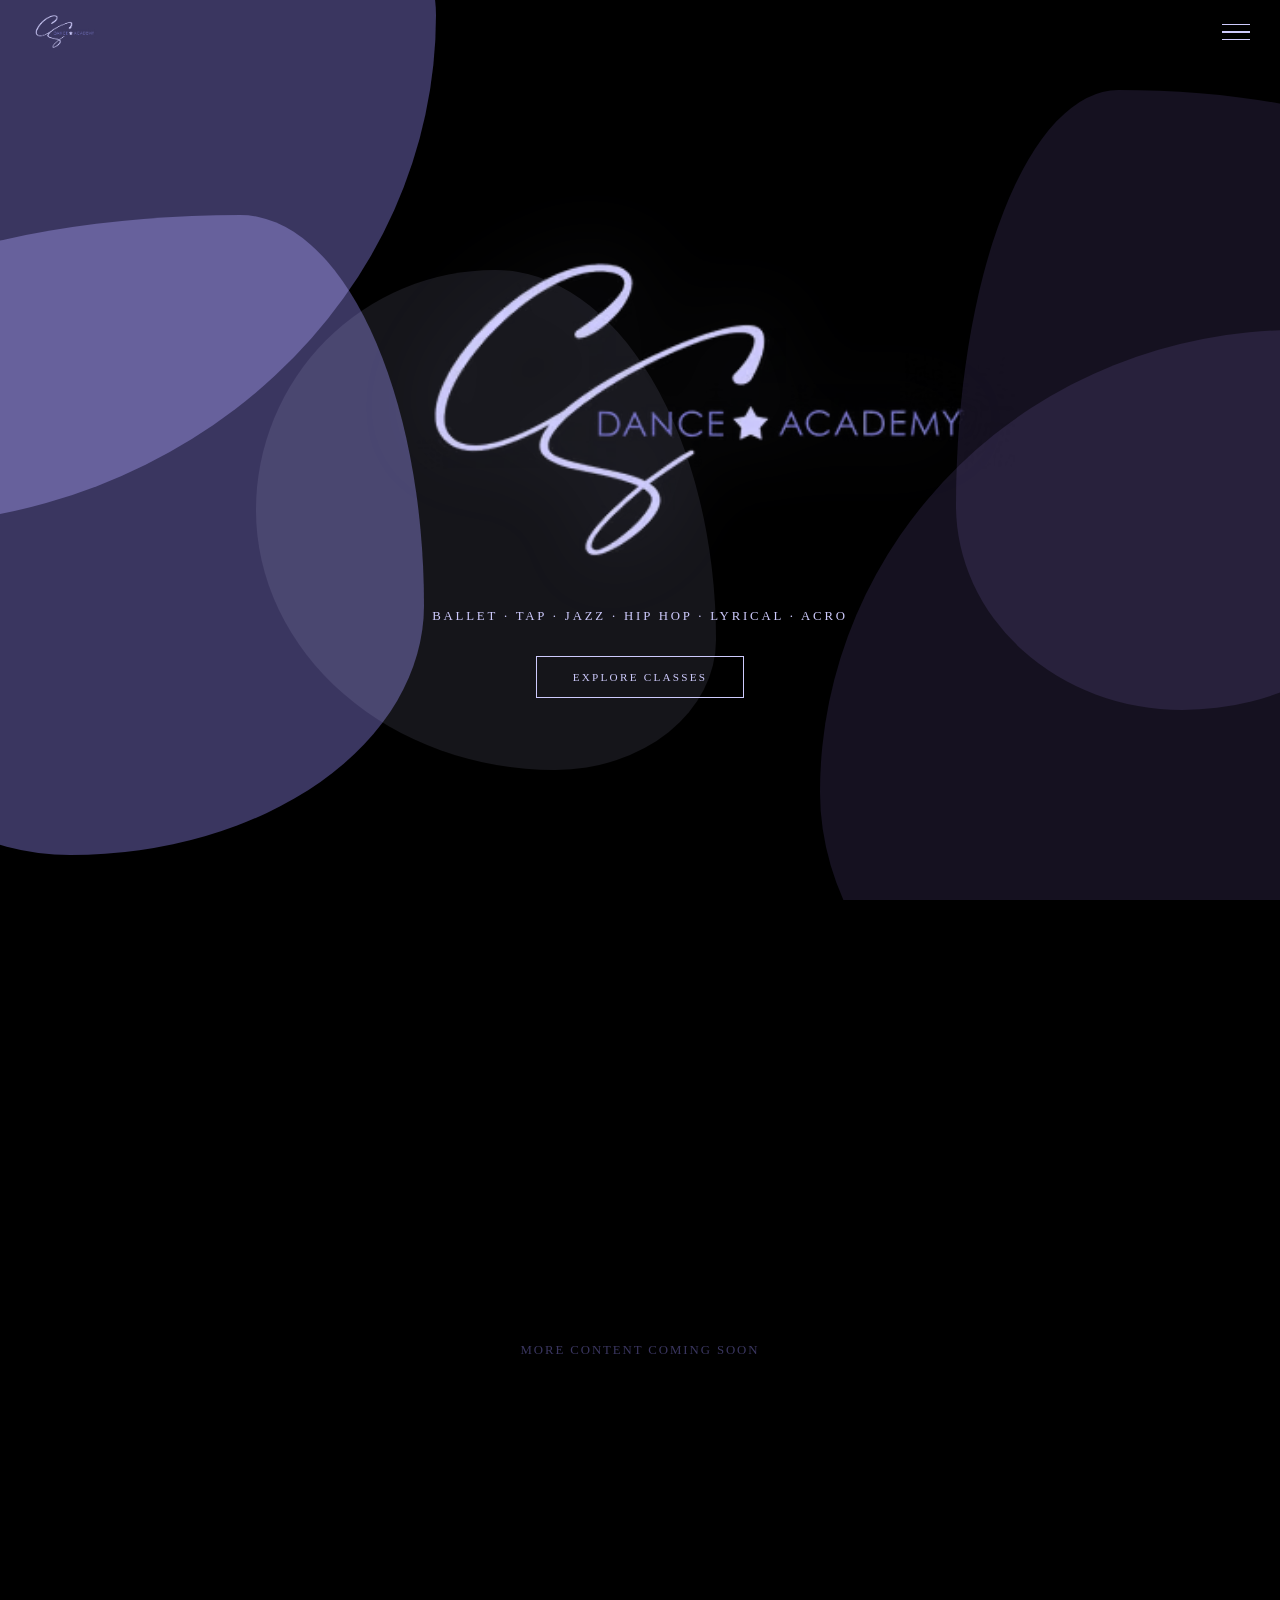
==== index.html @ 5c0e23c9 "animated menu nav" ====
<!DOCTYPE html>
<html lang="en">
  <head>
    <meta charset="UTF-8" />
    <meta name="viewport" content="width=device-width, initial-scale=1.0" />
    <title>Center Stage Dance Academy</title>
    <style>
      :root {
        --black: #000000;
        --extra-dark-purple: #151120;
        --dark-purple: #3A3660;
        --light-purple: #CECBFD;
        --contrast: #E0DFC8;
      }

      * {
        margin: 0;
        padding: 0;
        box-sizing: border-box;
      }

      body {
        background: var(--black);
        color: var(--light-purple);
        font-family: 'Georgia', serif;
        overflow-x: hidden;
        -webkit-font-smoothing: antialiased;
      }

      /* ── NAVBAR ── */
    nav {
        position: fixed;
        top: 0;
        left: 0;
        right: 0;
        z-index: 100;
        height: 64px;
        display: flex;
        align-items: center;
        justify-content: space-between;
        padding: 0 24px 0 12px;
        background: transparent;
        transition: background 0.4s, transform 0.4s cubic-bezier(.77,0,.175,1);
      }

    nav.scrolled {
        background: rgba(21, 17, 32, 0.95);
        backdrop-filter: blur(10px);
        -webkit-backdrop-filter: blur(10px);
      }

    nav.hidden {
        transform: translateY(-100%);
      }

    .nav-logo {
        z-index: 200;
        display: flex;
        align-items: center;
        line-height: 0;
      }

    .nav-logo img {
        height: 38px;
        width: auto;
        max-width: 160px;
        object-fit: contain;
        display: block;
      }

      /* ── HAMBURGER ── */
      .hamburger {
        display: flex;
        flex-direction: column;
        gap: 6px;
        cursor: pointer;
        background: none;
        border: none;
        padding: 6px;
        z-index: 200;
      }

      .hamburger span {
        display: block;
        width: 28px;
        height: 1.5px;
        background: var(--light-purple);
        transition: all 0.4s cubic-bezier(.77,0,.175,1);
        transform-origin: center;
      }

      .hamburger.open span:nth-child(1) {
        transform: translateY(7.5px) rotate(45deg);
        background: var(--black);
      }
      .hamburger.open span:nth-child(2) {
        opacity: 0;
      }
      .hamburger.open span:nth-child(3) {
        transform: translateY(-7.5px) rotate(-45deg);
        background: var(--black);
      }

      /* ── FULL SCREEN MENU — 3 panel wipe ── */
      .menu-overlay {
        position: fixed;
        inset: 0;
        z-index: 150;
        display: flex;
        flex-direction: column;
        justify-content: center;
        padding: 80px 40px 40px;
        pointer-events: none;
        visibility: hidden;
      }

      .menu-overlay.open {
        pointer-events: all;
        visibility: visible;
      }

      .menu-panel {
        position: absolute;
        inset: 0;
        transform: translateX(100%);
        transition: transform 0.6s cubic-bezier(.77,0,.175,1);
      }

      .menu-panel-1 {
        background: var(--dark-purple);
        z-index: -3;
        transition-delay: 0s;
      }

      .menu-panel-2 {
        background: var(--extra-dark-purple);
        z-index: -2;
        transition-delay: 0.08s;
      }

      .menu-panel-3 {
        background: var(--light-purple);
        z-index: -1;
        transition-delay: 0.16s;
      }

      .menu-overlay.open .menu-panel {
        transform: translateX(0);
      }

      /* ── NAV LINKS ── */
      .menu-links {
        list-style: none;
        display: flex;
        flex-direction: column;
        gap: 8px;
      }

      .menu-links li {
        overflow: hidden;
      }

      .menu-links a {
        display: block;
        font-size: clamp(2.4rem, 10vw, 5rem);
        font-family: 'Georgia', serif;
        font-style: italic;
        color: var(--black);
        text-decoration: none;
        letter-spacing: -0.01em;
        line-height: 1.15;
        transform: translateY(110%);
        transition: transform 0.5s cubic-bezier(.77,0,.175,1), color 0.2s;
      }

      .menu-links a:hover {
        color: var(--dark-purple);
      }

      .menu-overlay.open .menu-links a {
        transform: translateY(0);
      }

      .menu-links li:nth-child(1) a { transition-delay: 0.28s; }
      .menu-links li:nth-child(2) a { transition-delay: 0.35s; }
      .menu-links li:nth-child(3) a { transition-delay: 0.42s; }
      .menu-links li:nth-child(4) a { transition-delay: 0.49s; }
      .menu-links li:nth-child(5) a { transition-delay: 0.56s; }

      .menu-footer {
        margin-top: auto;
        font-size: 0.75rem;
        letter-spacing: 0.15em;
        text-transform: uppercase;
        color: var(--extra-dark-purple);
        opacity: 0;
        transform: translateY(10px);
        transition: all 0.4s 0.6s;
      }

      .menu-overlay.open .menu-footer {
        opacity: 1;
        transform: translateY(0);
      }

      /* ── HERO ── */
    .hero {
        height: 100svh;
        display: flex;
        flex-direction: column;
        align-items: center;
        justify-content: center;
        text-align: center;
        padding: 80px 28px 40px;
        position: relative;
        overflow: hidden;
        background: var(--black);
      }

/* Ink/fluid background shapes */
      .blob {
        position: absolute;
        mix-blend-mode: screen;
      }

    .blob-1 {
        width: 110vw;
        height: 100vw;
        max-width: 820px;
        max-height: 750px;
        background: var(--dark-purple);
        border-radius: 42% 58% 67% 33% / 45% 32% 68% 55%;
        top: -25%;
        left: -30%;
      }

      .blob-2 {
        width: 100vw;
        height: 110vw;
        max-width: 780px;
        max-height: 840px;
        background: var(--extra-dark-purple);
        border-radius: 61% 39% 28% 72% / 55% 68% 32% 45%;
        bottom: -30%;
        right: -25%;
      }

      .blob-3 {
        width: 90vw;
        height: 85vw;
        max-width: 680px;
        max-height: 640px;
        background: var(--dark-purple);
        border-radius: 73% 27% 52% 48% / 32% 61% 39% 68%;
        bottom: 5%;
        left: -20%;
      }

      .blob-4 {
        width: 75vw;
        height: 80vw;
        max-width: 580px;
        max-height: 620px;
        background: var(--extra-dark-purple);
        border-radius: 28% 72% 61% 39% / 67% 28% 72% 33%;
        top: 10%;
        right: -20%;
      }

      .blob-5 {
        width: 60vw;
        height: 65vw;
        max-width: 460px;
        max-height: 500px;
        background: var(--light-purple);
        border-radius: 52% 48% 35% 65% / 48% 74% 26% 52%;
        top: 30%;
        left: 20%;
        opacity: 0.10;
      }

      @keyframes blobMove1 {
        0%   { transform: translate(0, 0) scale(1); }
        33%  { transform: translate(12vw, 8vh) scale(1.1); }
        66%  { transform: translate(5vw, 20vh) scale(0.95); }
        100% { transform: translate(15vw, 5vh) scale(1.05); }
      }

      @keyframes blobMove2 {
        0%   { transform: translate(0, 0) scale(1); }
        33%  { transform: translate(-10vw, -10vh) scale(1.08); }
        66%  { transform: translate(-18vw, -5vh) scale(0.92); }
        100% { transform: translate(-8vw, -15vh) scale(1.1); }
      }

      @keyframes blobMove3 {
        0%   { transform: translate(0, 0) scale(1); }
        50%  { transform: translate(15vw, -12vh) scale(1.15); }
        100% { transform: translate(8vw, -20vh) scale(0.9); }
      }

      @keyframes blobMove4 {
        0%   { transform: translate(0, 0) scale(1); }
        50%  { transform: translate(-8vw, 15vh) scale(1.2); }
        100% { transform: translate(-15vw, 8vh) scale(0.85); }
      }

      @keyframes blobMove5 {
        0%   { transform: translate(0, 0) scale(1); }
        50%  { transform: translate(-12vw, -10vh) scale(1.3); }
        100% { transform: translate(10vw, 12vh) scale(0.8); }
      }

      .hero-content {
        position: relative;
        z-index: 1;
        display: flex;
        flex-direction: column;
        align-items: center;
        gap: 24px;
      }

      .hero-logo {
        width: clamp(420px, 80vw, 840px);
        height: auto;
        opacity: 0;
        animation: fadeUp 1s 0.4s ease forwards;
        filter: drop-shadow(0 0 40px rgba(206, 203, 253, 0.2));
      }

      .hero-sub {
        font-size: clamp(0.65rem, 2.5vw, 0.8rem);
        letter-spacing: 0.22em;
        text-transform: uppercase;
        color: var(--light-purple);
        opacity: 0;
        animation: fadeUp 1s 0.7s ease forwards;
      }

      .hero-cta {
        display: inline-block;
        margin-top: 8px;
        padding: 14px 36px;
        border: 1px solid var(--light-purple);
        color: var(--light-purple);
        text-decoration: none;
        font-size: 0.7rem;
        letter-spacing: 0.2em;
        text-transform: uppercase;
        font-family: 'Georgia', serif;
        transition: background 0.3s, color 0.3s;
        opacity: 0;
        animation: fadeUp 1s 0.9s ease forwards;
      }

      .hero-cta:hover {
        background: var(--light-purple);
        color: var(--black);
      }

      @keyframes fadeUp {
        from { opacity: 0; transform: translateY(20px); }
        to   { opacity: 1; transform: translateY(0); }
      }

      /* ── PLACEHOLDER ── */
      .placeholder {
        height: 100vh;
        display: flex;
        align-items: center;
        justify-content: center;
        color: var(--dark-purple);
        font-size: 0.8rem;
        letter-spacing: 0.15em;
        text-transform: uppercase;
      }
    </style>
  </head>
  <body>

    <!-- NAVBAR -->
    <nav id="navbar">
      <a href="index.html" class="nav-logo">
        <img src="logo.png" alt="Center Stage Dance Academy" />
      </a>
      <button class="hamburger" id="hamburger" aria-label="Toggle menu">
        <span></span>
        <span></span>
        <span></span>
      </button>
    </nav>

    <!-- FULL SCREEN MENU -->
    <div class="menu-overlay" id="menuOverlay">
      <div class="menu-panel menu-panel-1"></div>
      <div class="menu-panel menu-panel-2"></div>
      <div class="menu-panel menu-panel-3"></div>
      <ul class="menu-links">
        <li><a href="#" onclick="closeMenu()">Home</a></li>
        <li><a href="#" onclick="closeMenu()">About</a></li>
        <li><a href="#" onclick="closeMenu()">Classes</a></li>
        <li><a href="#" onclick="closeMenu()">Handbook</a></li>
        <li><a href="#" onclick="closeMenu()">Contact</a></li>
      </ul>
      <div class="menu-footer">East Haven, CT &nbsp;·&nbsp; (203) 484-0443</div>
    </div>

    <!-- HERO -->
    <section class="hero">
      <div class="blob blob-1"></div>
      <div class="blob blob-2"></div>
      <div class="blob blob-3"></div>
      <div class="blob blob-4"></div>
      <div class="blob blob-5"></div>
      <div class="hero-content">
        <img
          class="hero-logo"
          src="logo.png"
          alt="Center Stage Dance Academy"
        />
        <p class="hero-sub">Ballet · Tap · Jazz · Hip Hop · Lyrical · Acro</p>
        <a href="#" class="hero-cta">Explore Classes</a>
      </div>
    </section>

    <div class="placeholder">More content coming soon</div>

    <script>
      const hamburger = document.getElementById('hamburger');
      const menuOverlay = document.getElementById('menuOverlay');
      const navbar = document.getElementById('navbar');

      function openMenu() {
        hamburger.classList.add('open');
        menuOverlay.classList.add('open');
        document.body.style.overflow = 'hidden';
      }

      function closeMenu(callback) {
        hamburger.classList.remove('open');
        menuOverlay.classList.remove('open');
        document.body.style.overflow = '';
        if (callback) {
          setTimeout(callback, 650);
        }
      }

      function navigateTo(url) {
        closeMenu(() => {
          window.location.href = url;
        });
      }

      hamburger.addEventListener('click', () => {
        hamburger.classList.contains('open') ? closeMenu() : openMenu();
      });

      let lastScroll = 0;
      let ticking = false;

      window.addEventListener('scroll', () => {
        if (ticking) return;
        window.requestAnimationFrame(() => {
          const current = window.scrollY;
          navbar.classList.toggle('scrolled', current > 40);
          if (!menuOverlay.classList.contains('open')) {
            if (current > lastScroll && current > 80) {
              navbar.classList.add('hidden');
            } else {
              navbar.classList.remove('hidden');
            }
          }
          lastScroll = current <= 0 ? 0 : current;
          ticking = false;
        });
        ticking = true;
      });
    </script>

  </body>
</html>
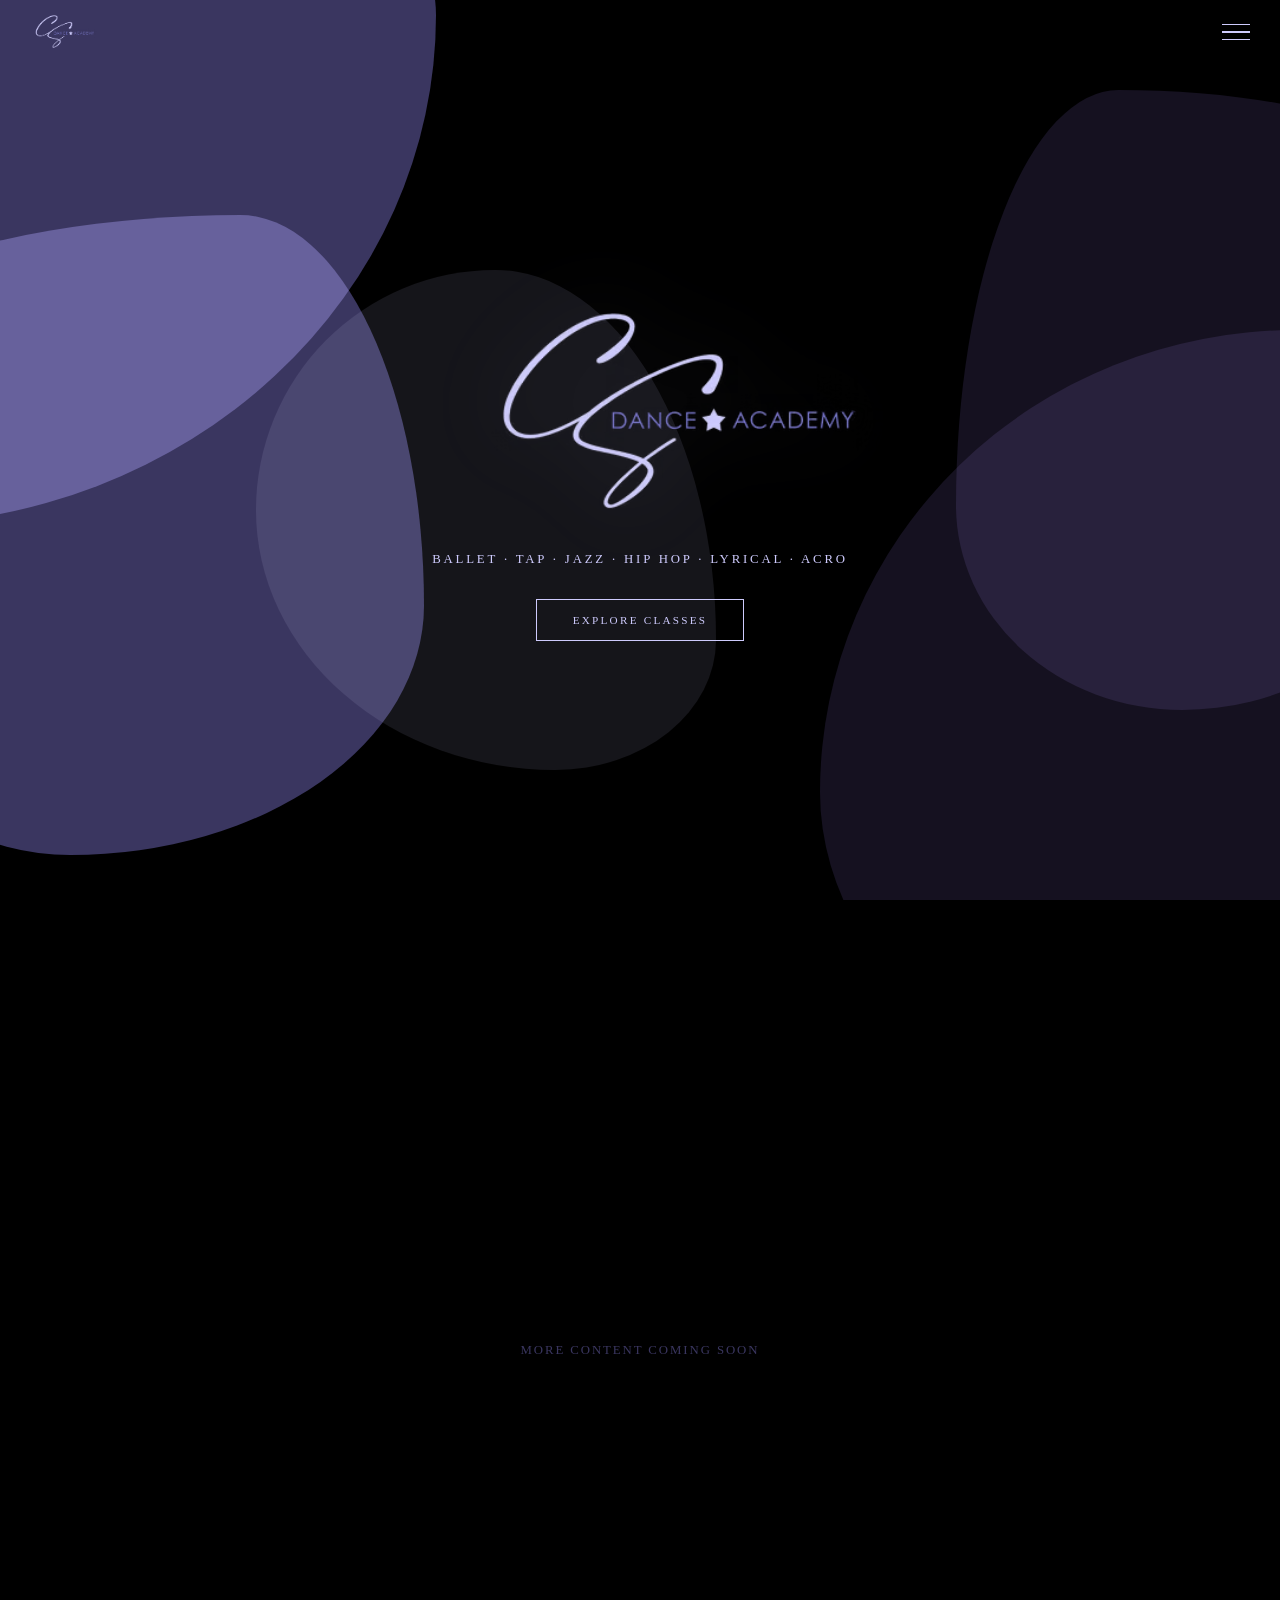
==== commit 358dbe40: "shared nav.js, fix menu nav transition" ====
--- a/index.html
+++ b/index.html
@@ -13,11 +13,7 @@
         --contrast: #E0DFC8;
       }
 
-      * {
-        margin: 0;
-        padding: 0;
-        box-sizing: border-box;
-      }
+      * { margin: 0; padding: 0; box-sizing: border-box; }
 
       body {
         background: var(--black);
@@ -28,11 +24,9 @@
       }
 
       /* ── NAVBAR ── */
-    nav {
+      nav {
         position: fixed;
-        top: 0;
-        left: 0;
-        right: 0;
+        top: 0; left: 0; right: 0;
         z-index: 100;
         height: 64px;
         display: flex;
@@ -43,24 +37,22 @@
         transition: background 0.4s, transform 0.4s cubic-bezier(.77,0,.175,1);
       }
 
-    nav.scrolled {
-        background: rgba(21, 17, 32, 0.95);
+      nav.scrolled {
+        background: rgba(21,17,32,0.95);
         backdrop-filter: blur(10px);
         -webkit-backdrop-filter: blur(10px);
       }
 
-    nav.hidden {
-        transform: translateY(-100%);
-      }
-
-    .nav-logo {
+      nav.hidden { transform: translateY(-100%); }
+
+      .nav-logo {
         z-index: 200;
         display: flex;
         align-items: center;
         line-height: 0;
       }
 
-    .nav-logo img {
+      .nav-logo img {
         height: 38px;
         width: auto;
         max-width: 160px;
@@ -93,15 +85,13 @@
         transform: translateY(7.5px) rotate(45deg);
         background: var(--black);
       }
-      .hamburger.open span:nth-child(2) {
-        opacity: 0;
-      }
+      .hamburger.open span:nth-child(2) { opacity: 0; }
       .hamburger.open span:nth-child(3) {
         transform: translateY(-7.5px) rotate(-45deg);
         background: var(--black);
       }
 
-      /* ── FULL SCREEN MENU — 3 panel wipe ── */
+      /* ── FULL SCREEN MENU ── */
       .menu-overlay {
         position: fixed;
         inset: 0;
@@ -126,29 +116,12 @@
         transition: transform 0.6s cubic-bezier(.77,0,.175,1);
       }
 
-      .menu-panel-1 {
-        background: var(--dark-purple);
-        z-index: -3;
-        transition-delay: 0s;
-      }
-
-      .menu-panel-2 {
-        background: var(--extra-dark-purple);
-        z-index: -2;
-        transition-delay: 0.08s;
-      }
-
-      .menu-panel-3 {
-        background: var(--light-purple);
-        z-index: -1;
-        transition-delay: 0.16s;
-      }
-
-      .menu-overlay.open .menu-panel {
-        transform: translateX(0);
-      }
-
-      /* ── NAV LINKS ── */
+      .menu-panel-1 { background: var(--dark-purple);       z-index: -3; transition-delay: 0s; }
+      .menu-panel-2 { background: var(--extra-dark-purple); z-index: -2; transition-delay: 0.08s; }
+      .menu-panel-3 { background: var(--light-purple);      z-index: -1; transition-delay: 0.16s; }
+
+      .menu-overlay.open .menu-panel { transform: translateX(0); }
+
       .menu-links {
         list-style: none;
         display: flex;
@@ -156,9 +129,7 @@
         gap: 8px;
       }
 
-      .menu-links li {
-        overflow: hidden;
-      }
+      .menu-links li { overflow: hidden; }
 
       .menu-links a {
         display: block;
@@ -173,13 +144,8 @@
         transition: transform 0.5s cubic-bezier(.77,0,.175,1), color 0.2s;
       }
 
-      .menu-links a:hover {
-        color: var(--dark-purple);
-      }
-
-      .menu-overlay.open .menu-links a {
-        transform: translateY(0);
-      }
+      .menu-links a:hover { color: var(--dark-purple); }
+      .menu-overlay.open .menu-links a { transform: translateY(0); }
 
       .menu-links li:nth-child(1) a { transition-delay: 0.28s; }
       .menu-links li:nth-child(2) a { transition-delay: 0.35s; }
@@ -204,7 +170,7 @@
       }
 
       /* ── HERO ── */
-    .hero {
+      .hero {
         height: 100svh;
         display: flex;
         flex-direction: column;
@@ -217,98 +183,50 @@
         background: var(--black);
       }
 
-/* Ink/fluid background shapes */
       .blob {
         position: absolute;
         mix-blend-mode: screen;
       }
 
-    .blob-1 {
-        width: 110vw;
-        height: 100vw;
-        max-width: 820px;
-        max-height: 750px;
+      .blob-1 {
+        width: 110vw; height: 100vw;
+        max-width: 820px; max-height: 750px;
         background: var(--dark-purple);
         border-radius: 42% 58% 67% 33% / 45% 32% 68% 55%;
-        top: -25%;
-        left: -30%;
+        top: -25%; left: -30%;
       }
 
       .blob-2 {
-        width: 100vw;
-        height: 110vw;
-        max-width: 780px;
-        max-height: 840px;
+        width: 100vw; height: 110vw;
+        max-width: 780px; max-height: 840px;
         background: var(--extra-dark-purple);
         border-radius: 61% 39% 28% 72% / 55% 68% 32% 45%;
-        bottom: -30%;
-        right: -25%;
+        bottom: -30%; right: -25%;
       }
 
       .blob-3 {
-        width: 90vw;
-        height: 85vw;
-        max-width: 680px;
-        max-height: 640px;
+        width: 90vw; height: 85vw;
+        max-width: 680px; max-height: 640px;
         background: var(--dark-purple);
         border-radius: 73% 27% 52% 48% / 32% 61% 39% 68%;
-        bottom: 5%;
-        left: -20%;
+        bottom: 5%; left: -20%;
       }
 
       .blob-4 {
-        width: 75vw;
-        height: 80vw;
-        max-width: 580px;
-        max-height: 620px;
+        width: 75vw; height: 80vw;
+        max-width: 580px; max-height: 620px;
         background: var(--extra-dark-purple);
         border-radius: 28% 72% 61% 39% / 67% 28% 72% 33%;
-        top: 10%;
-        right: -20%;
+        top: 10%; right: -20%;
       }
 
       .blob-5 {
-        width: 60vw;
-        height: 65vw;
-        max-width: 460px;
-        max-height: 500px;
+        width: 60vw; height: 65vw;
+        max-width: 460px; max-height: 500px;
         background: var(--light-purple);
         border-radius: 52% 48% 35% 65% / 48% 74% 26% 52%;
-        top: 30%;
-        left: 20%;
+        top: 30%; left: 20%;
         opacity: 0.10;
-      }
-
-      @keyframes blobMove1 {
-        0%   { transform: translate(0, 0) scale(1); }
-        33%  { transform: translate(12vw, 8vh) scale(1.1); }
-        66%  { transform: translate(5vw, 20vh) scale(0.95); }
-        100% { transform: translate(15vw, 5vh) scale(1.05); }
-      }
-
-      @keyframes blobMove2 {
-        0%   { transform: translate(0, 0) scale(1); }
-        33%  { transform: translate(-10vw, -10vh) scale(1.08); }
-        66%  { transform: translate(-18vw, -5vh) scale(0.92); }
-        100% { transform: translate(-8vw, -15vh) scale(1.1); }
-      }
-
-      @keyframes blobMove3 {
-        0%   { transform: translate(0, 0) scale(1); }
-        50%  { transform: translate(15vw, -12vh) scale(1.15); }
-        100% { transform: translate(8vw, -20vh) scale(0.9); }
-      }
-
-      @keyframes blobMove4 {
-        0%   { transform: translate(0, 0) scale(1); }
-        50%  { transform: translate(-8vw, 15vh) scale(1.2); }
-        100% { transform: translate(-15vw, 8vh) scale(0.85); }
-      }
-
-      @keyframes blobMove5 {
-        0%   { transform: translate(0, 0) scale(1); }
-        50%  { transform: translate(-12vw, -10vh) scale(1.3); }
-        100% { transform: translate(10vw, 12vh) scale(0.8); }
       }
 
       .hero-content {
@@ -321,11 +239,11 @@
       }
 
       .hero-logo {
-        width: clamp(420px, 80vw, 840px);
+        width: clamp(280px, 80vw, 560px);
         height: auto;
         opacity: 0;
         animation: fadeUp 1s 0.4s ease forwards;
-        filter: drop-shadow(0 0 40px rgba(206, 203, 253, 0.2));
+        filter: drop-shadow(0 0 40px rgba(206,203,253,0.2));
       }
 
       .hero-sub {
@@ -363,7 +281,6 @@
         to   { opacity: 1; transform: translateY(0); }
       }
 
-      /* ── PLACEHOLDER ── */
       .placeholder {
         height: 100vh;
         display: flex;
@@ -378,34 +295,29 @@
   </head>
   <body>
 
-    <!-- NAVBAR -->
     <nav id="navbar">
       <a href="index.html" class="nav-logo">
         <img src="logo.png" alt="Center Stage Dance Academy" />
       </a>
       <button class="hamburger" id="hamburger" aria-label="Toggle menu">
-        <span></span>
-        <span></span>
-        <span></span>
+        <span></span><span></span><span></span>
       </button>
     </nav>
 
-    <!-- FULL SCREEN MENU -->
     <div class="menu-overlay" id="menuOverlay">
       <div class="menu-panel menu-panel-1"></div>
       <div class="menu-panel menu-panel-2"></div>
       <div class="menu-panel menu-panel-3"></div>
       <ul class="menu-links">
-        <li><a href="#" onclick="closeMenu()">Home</a></li>
-        <li><a href="#" onclick="closeMenu()">About</a></li>
-        <li><a href="#" onclick="closeMenu()">Classes</a></li>
-        <li><a href="#" onclick="closeMenu()">Handbook</a></li>
-        <li><a href="#" onclick="closeMenu()">Contact</a></li>
+        <li><a href="#" onclick="navigateTo('index.html'); return false;">Home</a></li>
+        <li><a href="#" onclick="navigateTo('about.html'); return false;">About</a></li>
+        <li><a href="#" onclick="navigateTo('classes.html'); return false;">Classes</a></li>
+        <li><a href="#" onclick="navigateTo('handbook.html'); return false;">Handbook</a></li>
+        <li><a href="#" onclick="navigateTo('contact.html'); return false;">Contact</a></li>
       </ul>
       <div class="menu-footer">East Haven, CT &nbsp;·&nbsp; (203) 484-0443</div>
     </div>
 
-    <!-- HERO -->
     <section class="hero">
       <div class="blob blob-1"></div>
       <div class="blob blob-2"></div>
@@ -413,11 +325,7 @@
       <div class="blob blob-4"></div>
       <div class="blob blob-5"></div>
       <div class="hero-content">
-        <img
-          class="hero-logo"
-          src="logo.png"
-          alt="Center Stage Dance Academy"
-        />
+        <img class="hero-logo" src="logo.png" alt="Center Stage Dance Academy" />
         <p class="hero-sub">Ballet · Tap · Jazz · Hip Hop · Lyrical · Acro</p>
         <a href="#" class="hero-cta">Explore Classes</a>
       </div>
@@ -425,57 +333,6 @@
 
     <div class="placeholder">More content coming soon</div>
 
-    <script>
-      const hamburger = document.getElementById('hamburger');
-      const menuOverlay = document.getElementById('menuOverlay');
-      const navbar = document.getElementById('navbar');
-
-      function openMenu() {
-        hamburger.classList.add('open');
-        menuOverlay.classList.add('open');
-        document.body.style.overflow = 'hidden';
-      }
-
-      function closeMenu(callback) {
-        hamburger.classList.remove('open');
-        menuOverlay.classList.remove('open');
-        document.body.style.overflow = '';
-        if (callback) {
-          setTimeout(callback, 650);
-        }
-      }
-
-      function navigateTo(url) {
-        closeMenu(() => {
-          window.location.href = url;
-        });
-      }
-
-      hamburger.addEventListener('click', () => {
-        hamburger.classList.contains('open') ? closeMenu() : openMenu();
-      });
-
-      let lastScroll = 0;
-      let ticking = false;
-
-      window.addEventListener('scroll', () => {
-        if (ticking) return;
-        window.requestAnimationFrame(() => {
-          const current = window.scrollY;
-          navbar.classList.toggle('scrolled', current > 40);
-          if (!menuOverlay.classList.contains('open')) {
-            if (current > lastScroll && current > 80) {
-              navbar.classList.add('hidden');
-            } else {
-              navbar.classList.remove('hidden');
-            }
-          }
-          lastScroll = current <= 0 ? 0 : current;
-          ticking = false;
-        });
-        ticking = true;
-      });
-    </script>
-
+    <script src="nav.js"></script>
   </body>
 </html>
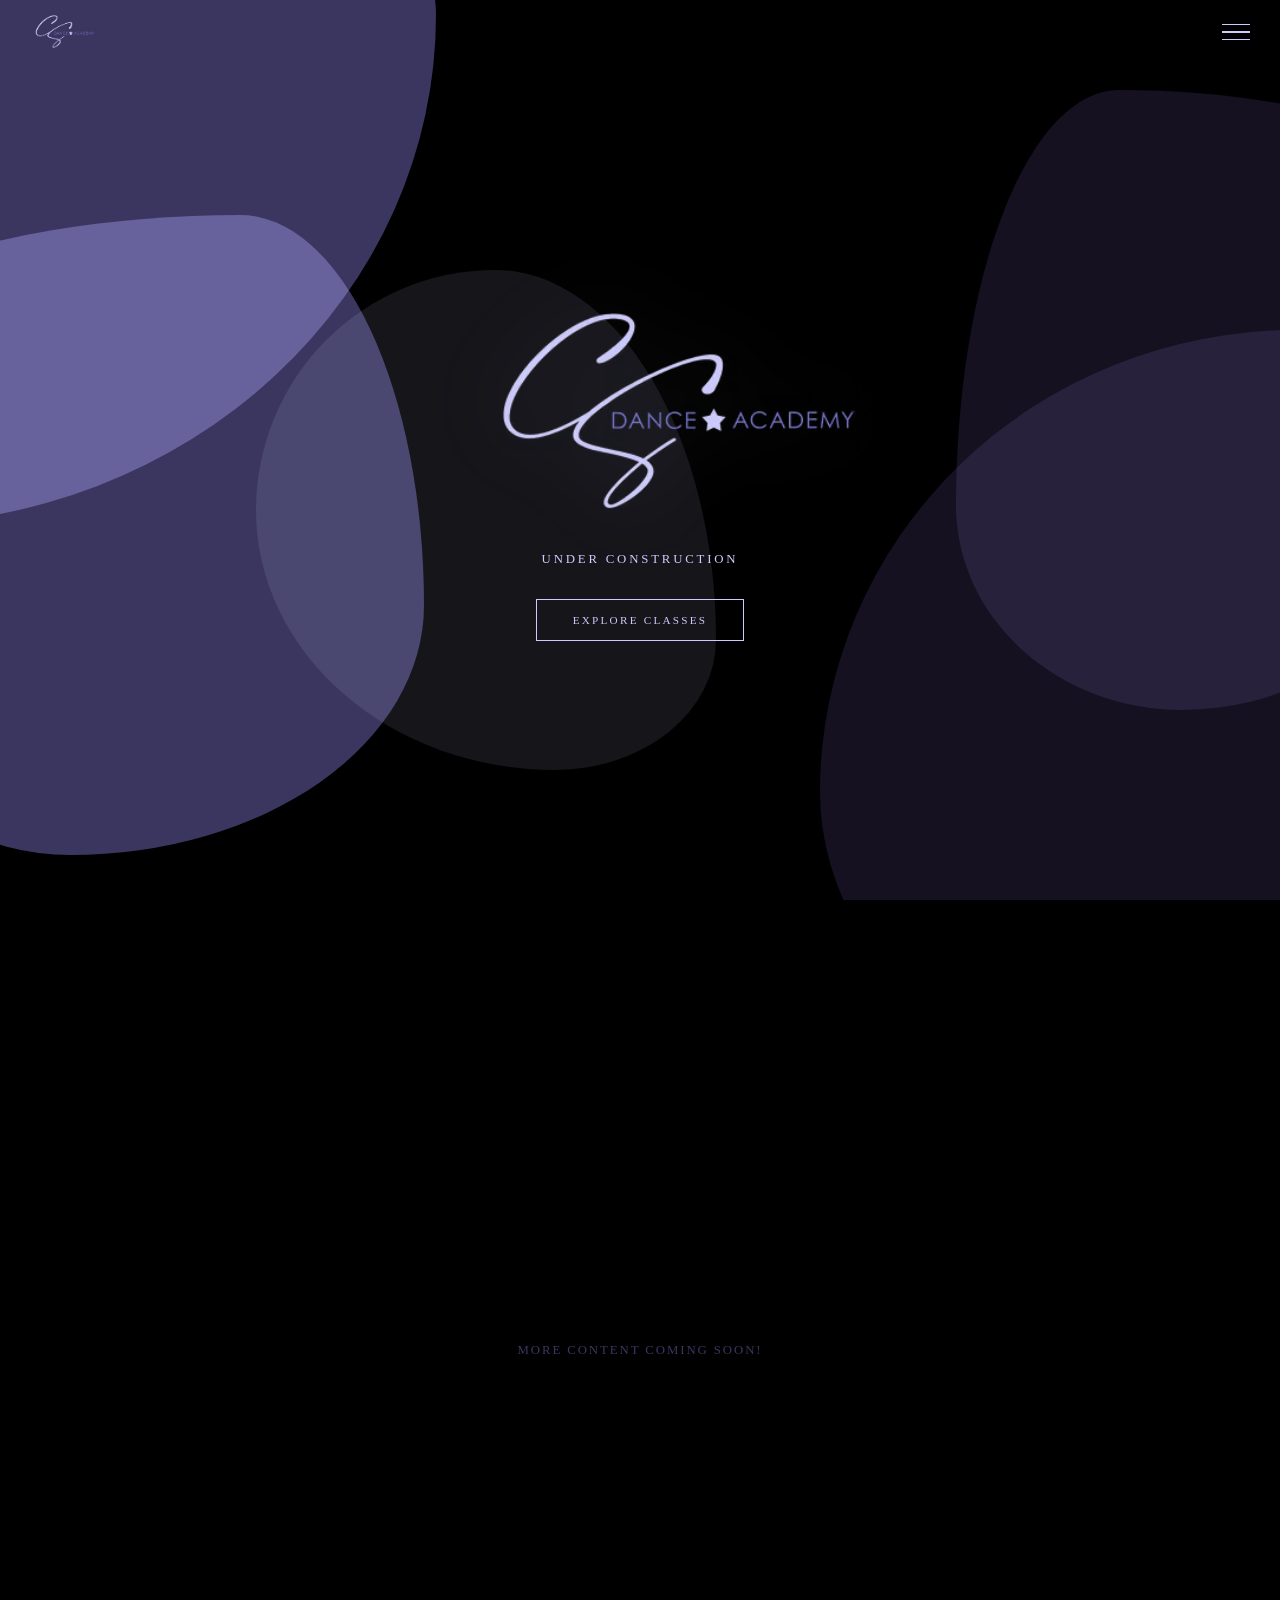
==== commit b3d4481a: "index construction" ====
--- a/index.html
+++ b/index.html
@@ -326,12 +326,12 @@
       <div class="blob blob-5"></div>
       <div class="hero-content">
         <img class="hero-logo" src="logo.png" alt="Center Stage Dance Academy" />
-        <p class="hero-sub">Ballet · Tap · Jazz · Hip Hop · Lyrical · Acro</p>
+        <p class="hero-sub">Under Construction</p>
         <a href="#" class="hero-cta">Explore Classes</a>
       </div>
     </section>
 
-    <div class="placeholder">More content coming soon</div>
+    <div class="placeholder">More content coming soon!</div>
 
     <script src="nav.js"></script>
   </body>
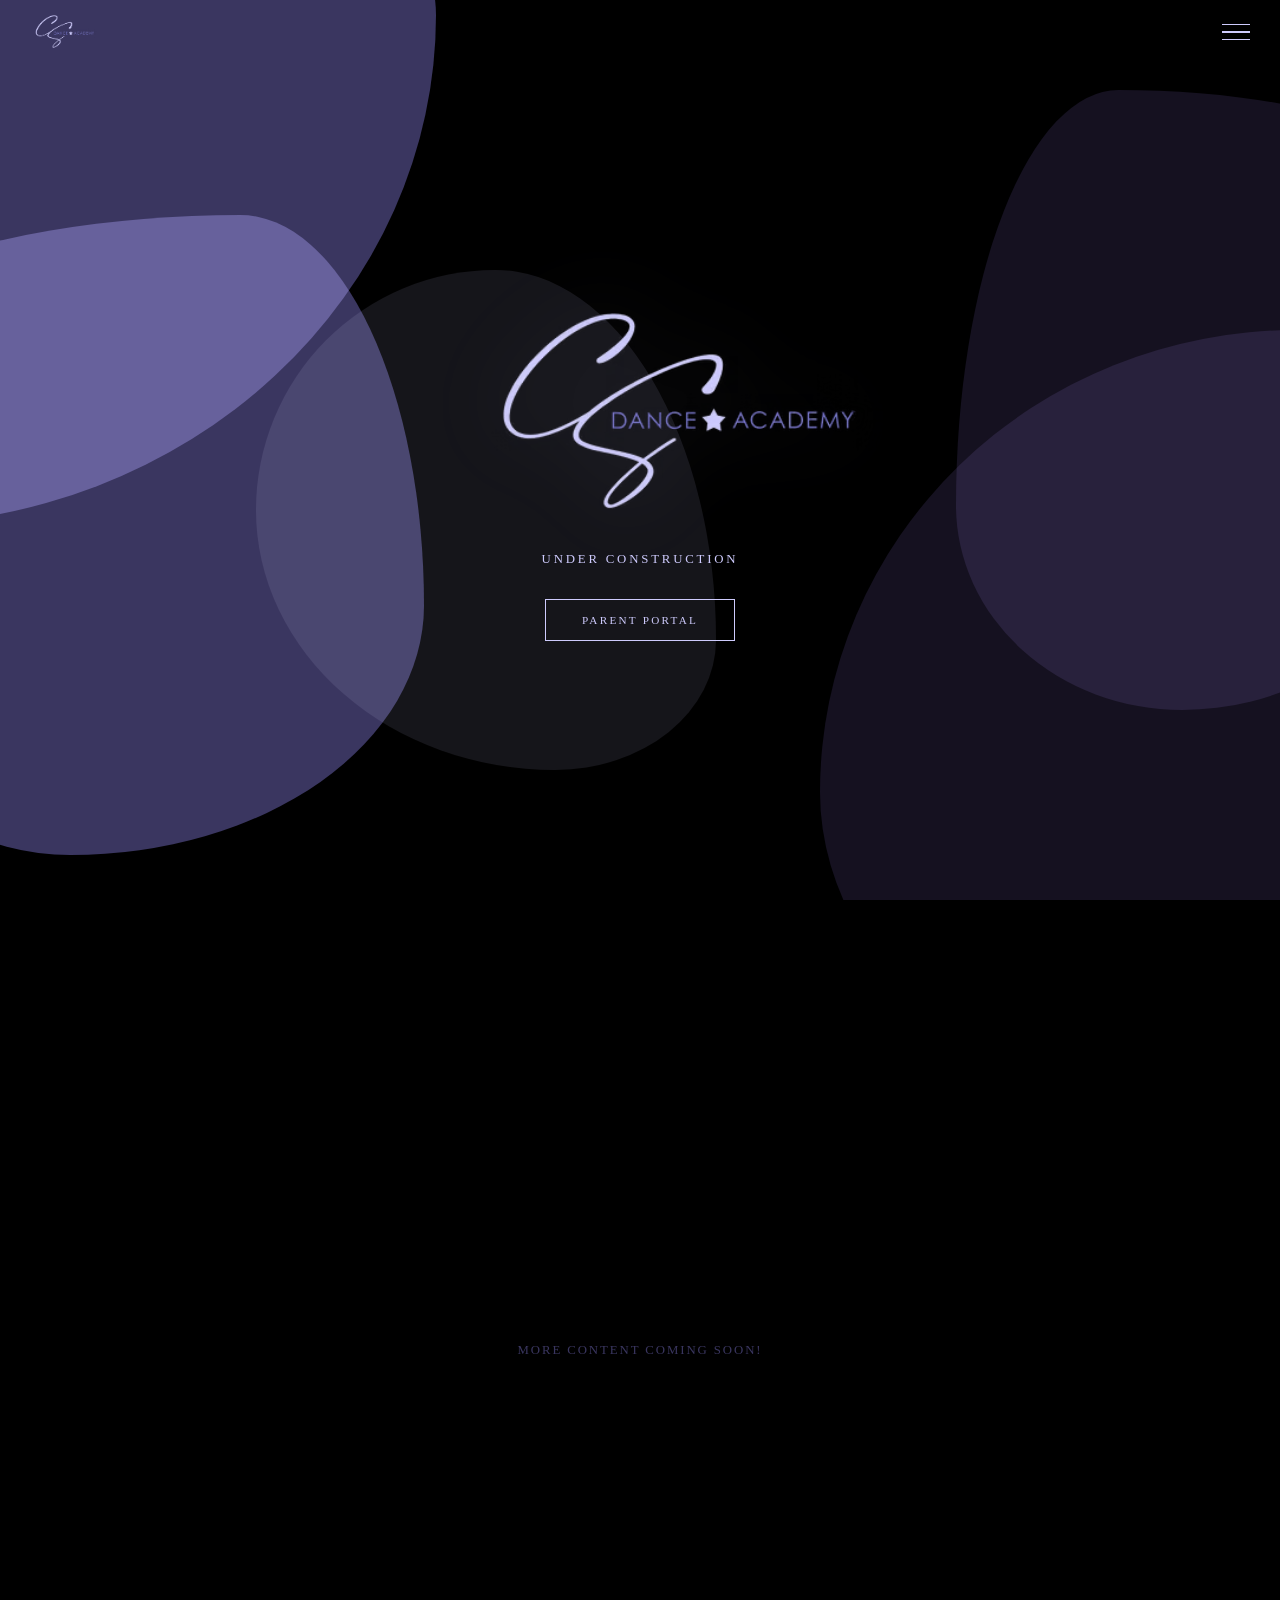
==== commit 09357b22: "index construction" ====
--- a/index.html
+++ b/index.html
@@ -327,7 +327,7 @@
       <div class="hero-content">
         <img class="hero-logo" src="logo.png" alt="Center Stage Dance Academy" />
         <p class="hero-sub">Under Construction</p>
-        <a href="#" class="hero-cta">Explore Classes</a>
+        <a href="https://app.gostudiopro.com/online/index.php?account_id=21229" target="_blank" class="hero-cta">Parent Portal</a>
       </div>
     </section>
 
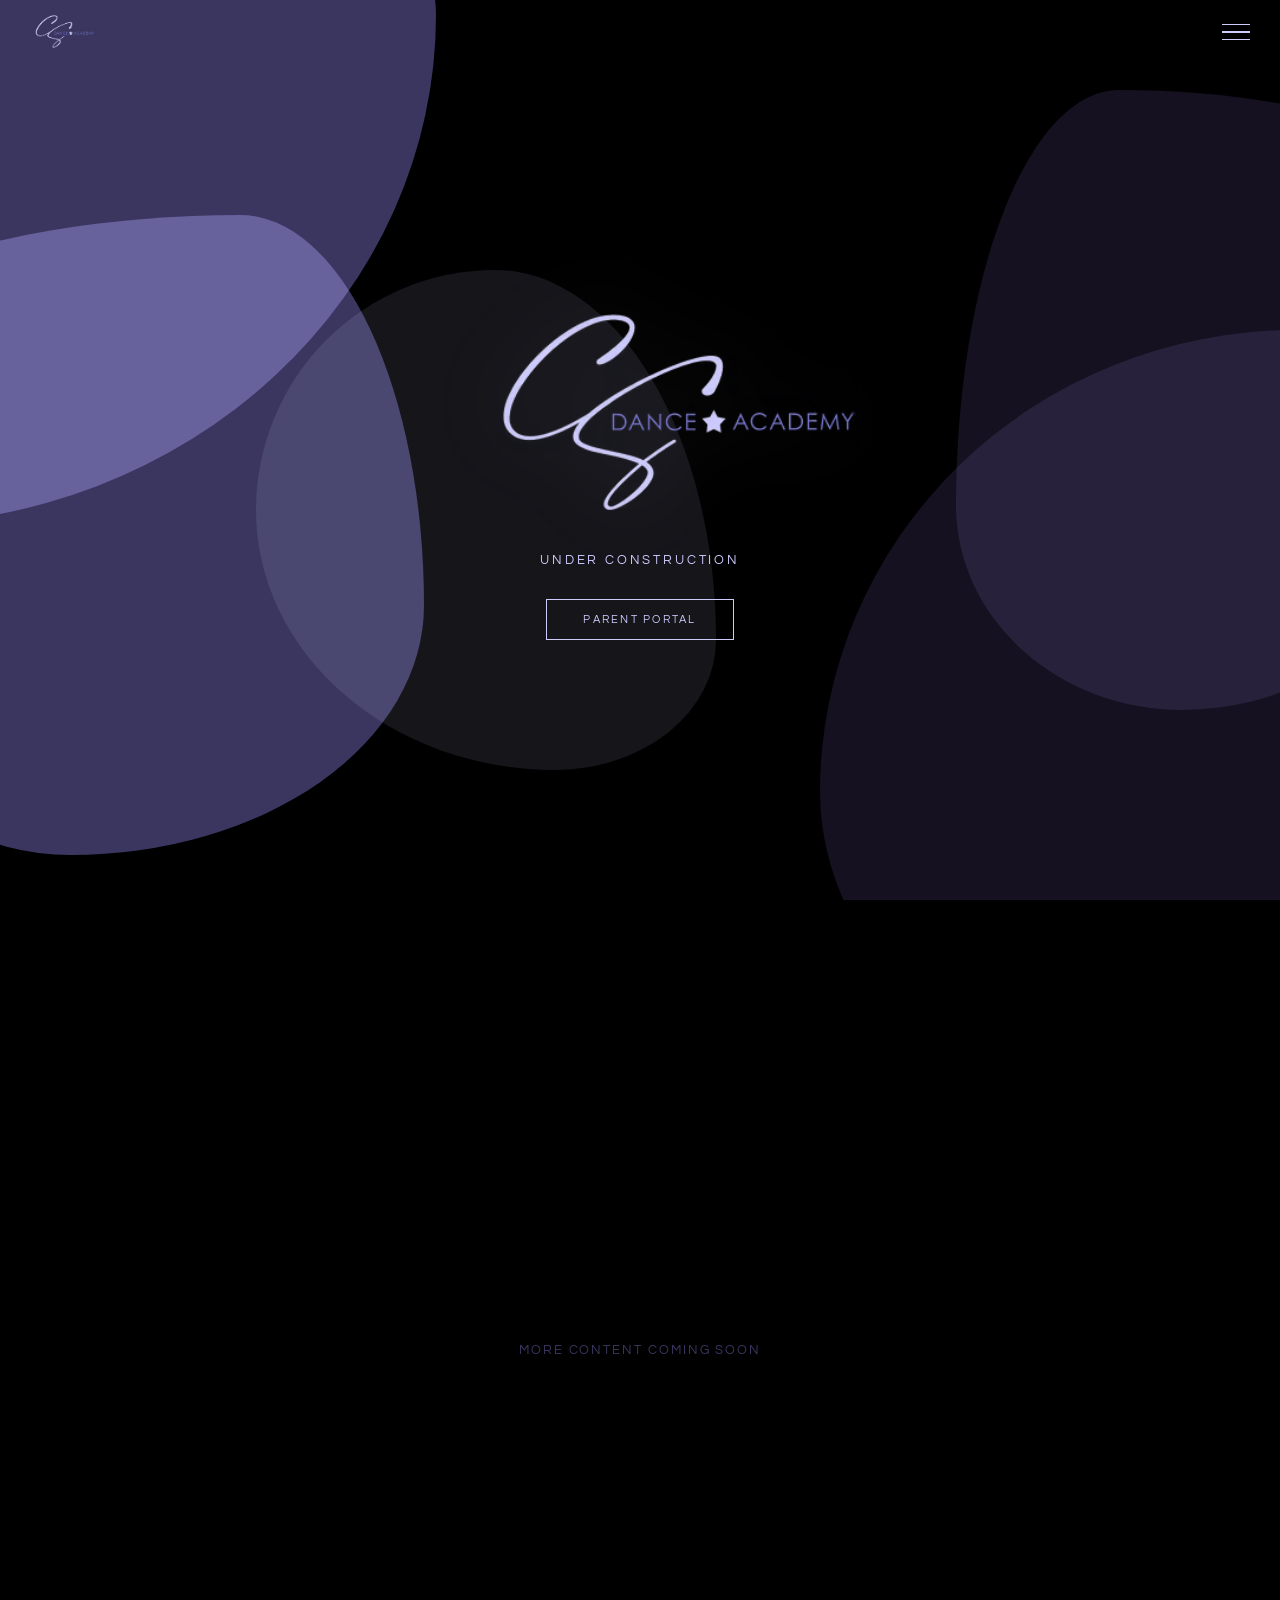
==== commit 8b55c718: "add styles.css & handbook page" ====
--- a/index.html
+++ b/index.html
@@ -4,171 +4,8 @@
     <meta charset="UTF-8" />
     <meta name="viewport" content="width=device-width, initial-scale=1.0" />
     <title>Center Stage Dance Academy</title>
+    <link rel="stylesheet" href="styles.css" />
     <style>
-      :root {
-        --black: #000000;
-        --extra-dark-purple: #151120;
-        --dark-purple: #3A3660;
-        --light-purple: #CECBFD;
-        --contrast: #E0DFC8;
-      }
-
-      * { margin: 0; padding: 0; box-sizing: border-box; }
-
-      body {
-        background: var(--black);
-        color: var(--light-purple);
-        font-family: 'Georgia', serif;
-        overflow-x: hidden;
-        -webkit-font-smoothing: antialiased;
-      }
-
-      /* ── NAVBAR ── */
-      nav {
-        position: fixed;
-        top: 0; left: 0; right: 0;
-        z-index: 100;
-        height: 64px;
-        display: flex;
-        align-items: center;
-        justify-content: space-between;
-        padding: 0 24px 0 12px;
-        background: transparent;
-        transition: background 0.4s, transform 0.4s cubic-bezier(.77,0,.175,1);
-      }
-
-      nav.scrolled {
-        background: rgba(21,17,32,0.95);
-        backdrop-filter: blur(10px);
-        -webkit-backdrop-filter: blur(10px);
-      }
-
-      nav.hidden { transform: translateY(-100%); }
-
-      .nav-logo {
-        z-index: 200;
-        display: flex;
-        align-items: center;
-        line-height: 0;
-      }
-
-      .nav-logo img {
-        height: 38px;
-        width: auto;
-        max-width: 160px;
-        object-fit: contain;
-        display: block;
-      }
-
-      /* ── HAMBURGER ── */
-      .hamburger {
-        display: flex;
-        flex-direction: column;
-        gap: 6px;
-        cursor: pointer;
-        background: none;
-        border: none;
-        padding: 6px;
-        z-index: 200;
-      }
-
-      .hamburger span {
-        display: block;
-        width: 28px;
-        height: 1.5px;
-        background: var(--light-purple);
-        transition: all 0.4s cubic-bezier(.77,0,.175,1);
-        transform-origin: center;
-      }
-
-      .hamburger.open span:nth-child(1) {
-        transform: translateY(7.5px) rotate(45deg);
-        background: var(--black);
-      }
-      .hamburger.open span:nth-child(2) { opacity: 0; }
-      .hamburger.open span:nth-child(3) {
-        transform: translateY(-7.5px) rotate(-45deg);
-        background: var(--black);
-      }
-
-      /* ── FULL SCREEN MENU ── */
-      .menu-overlay {
-        position: fixed;
-        inset: 0;
-        z-index: 150;
-        display: flex;
-        flex-direction: column;
-        justify-content: center;
-        padding: 80px 40px 40px;
-        pointer-events: none;
-        visibility: hidden;
-      }
-
-      .menu-overlay.open {
-        pointer-events: all;
-        visibility: visible;
-      }
-
-      .menu-panel {
-        position: absolute;
-        inset: 0;
-        transform: translateX(100%);
-        transition: transform 0.6s cubic-bezier(.77,0,.175,1);
-      }
-
-      .menu-panel-1 { background: var(--dark-purple);       z-index: -3; transition-delay: 0s; }
-      .menu-panel-2 { background: var(--extra-dark-purple); z-index: -2; transition-delay: 0.08s; }
-      .menu-panel-3 { background: var(--light-purple);      z-index: -1; transition-delay: 0.16s; }
-
-      .menu-overlay.open .menu-panel { transform: translateX(0); }
-
-      .menu-links {
-        list-style: none;
-        display: flex;
-        flex-direction: column;
-        gap: 8px;
-      }
-
-      .menu-links li { overflow: hidden; }
-
-      .menu-links a {
-        display: block;
-        font-size: clamp(2.4rem, 10vw, 5rem);
-        font-family: 'Georgia', serif;
-        font-style: italic;
-        color: var(--black);
-        text-decoration: none;
-        letter-spacing: -0.01em;
-        line-height: 1.15;
-        transform: translateY(110%);
-        transition: transform 0.5s cubic-bezier(.77,0,.175,1), color 0.2s;
-      }
-
-      .menu-links a:hover { color: var(--dark-purple); }
-      .menu-overlay.open .menu-links a { transform: translateY(0); }
-
-      .menu-links li:nth-child(1) a { transition-delay: 0.28s; }
-      .menu-links li:nth-child(2) a { transition-delay: 0.35s; }
-      .menu-links li:nth-child(3) a { transition-delay: 0.42s; }
-      .menu-links li:nth-child(4) a { transition-delay: 0.49s; }
-      .menu-links li:nth-child(5) a { transition-delay: 0.56s; }
-
-      .menu-footer {
-        margin-top: auto;
-        font-size: 0.75rem;
-        letter-spacing: 0.15em;
-        text-transform: uppercase;
-        color: var(--extra-dark-purple);
-        opacity: 0;
-        transform: translateY(10px);
-        transition: all 0.4s 0.6s;
-      }
-
-      .menu-overlay.open .menu-footer {
-        opacity: 1;
-        transform: translateY(0);
-      }
-
       /* ── HERO ── */
       .hero {
         height: 100svh;
@@ -265,7 +102,6 @@
         font-size: 0.7rem;
         letter-spacing: 0.2em;
         text-transform: uppercase;
-        font-family: 'Georgia', serif;
         transition: background 0.3s, color 0.3s;
         opacity: 0;
         animation: fadeUp 1s 0.9s ease forwards;
@@ -274,11 +110,6 @@
       .hero-cta:hover {
         background: var(--light-purple);
         color: var(--black);
-      }
-
-      @keyframes fadeUp {
-        from { opacity: 0; transform: translateY(20px); }
-        to   { opacity: 1; transform: translateY(0); }
       }
 
       .placeholder {
@@ -331,7 +162,7 @@
       </div>
     </section>
 
-    <div class="placeholder">More content coming soon!</div>
+    <div class="placeholder">More content coming soon</div>
 
     <script src="nav.js"></script>
   </body>
--- a/styles.css
+++ b/styles.css
@@ -0,0 +1,295 @@
+@font-face {
+  font-family: 'Questrial';
+  src: url('Questrial-Regular.ttf') format('truetype');
+  font-weight: normal;
+  font-style: normal;
+  font-display: swap;
+}
+:root {
+  --black: #000000;
+  --extra-dark-purple: #151120;
+  --dark-purple: #3A3660;
+  --light-purple: #CECBFD;
+  --contrast: #E0DFC8;
+}
+
+html {
+  font-family: 'Questrial', sans-serif;
+}
+
+h1, h2, h3, h4, h5, h6, p, a, span, li, blockquote, button {
+  font-family: 'Questrial', sans-serif;
+}
+
+* {
+  margin: 0;
+  padding: 0;
+  box-sizing: border-box;
+  font-family: 'Questrial', sans-serif;
+}
+
+body {
+  background: var(--black);
+  color: var(--light-purple);
+  overflow-x: hidden;
+  -webkit-font-smoothing: antialiased;
+}
+
+/* ── NAVBAR ── */
+nav {
+  position: fixed;
+  top: 0; left: 0; right: 0;
+  z-index: 100;
+  height: 64px;
+  display: flex;
+  align-items: center;
+  justify-content: space-between;
+  padding: 0 24px 0 12px;
+  background: transparent;
+  transition: background 0.4s, transform 0.4s cubic-bezier(.77,0,.175,1);
+}
+
+nav.scrolled {
+  background: rgba(21,17,32,0.95);
+  backdrop-filter: blur(10px);
+  -webkit-backdrop-filter: blur(10px);
+}
+
+nav.hidden { transform: translateY(-100%); }
+
+.nav-logo {
+  z-index: 200;
+  display: flex;
+  align-items: center;
+  line-height: 0;
+}
+
+.nav-logo img {
+  height: 38px;
+  width: auto;
+  max-width: 160px;
+  object-fit: contain;
+  display: block;
+}
+
+/* ── HAMBURGER ── */
+.hamburger {
+  display: flex;
+  flex-direction: column;
+  gap: 6px;
+  cursor: pointer;
+  background: none;
+  border: none;
+  padding: 6px;
+  z-index: 200;
+}
+
+.hamburger span {
+  display: block;
+  width: 28px;
+  height: 1.5px;
+  background: var(--light-purple);
+  transition: all 0.4s cubic-bezier(.77,0,.175,1);
+  transform-origin: center;
+}
+
+.hamburger.open span:nth-child(1) {
+  transform: translateY(7.5px) rotate(45deg);
+  background: var(--black);
+}
+.hamburger.open span:nth-child(2) { opacity: 0; }
+.hamburger.open span:nth-child(3) {
+  transform: translateY(-7.5px) rotate(-45deg);
+  background: var(--black);
+}
+
+/* ── FULL SCREEN MENU ── */
+.menu-overlay {
+  position: fixed;
+  inset: 0;
+  z-index: 150;
+  display: flex;
+  flex-direction: column;
+  justify-content: center;
+  padding: 80px 40px 40px;
+  pointer-events: none;
+  visibility: hidden;
+}
+
+.menu-overlay.open {
+  pointer-events: all;
+  visibility: visible;
+}
+
+.menu-panel {
+  position: absolute;
+  inset: 0;
+  transform: translateX(100%);
+  transition: transform 0.6s cubic-bezier(.77,0,.175,1);
+}
+
+.menu-panel-1 { background: var(--dark-purple);       z-index: -3; transition-delay: 0s; }
+.menu-panel-2 { background: var(--extra-dark-purple); z-index: -2; transition-delay: 0.08s; }
+.menu-panel-3 { background: var(--light-purple);      z-index: -1; transition-delay: 0.16s; }
+
+.menu-overlay.open .menu-panel { transform: translateX(0); }
+
+.menu-links {
+  list-style: none;
+  display: flex;
+  flex-direction: column;
+  gap: 8px;
+}
+
+.menu-links li { overflow: hidden; }
+
+.menu-links a {
+  display: block;
+  font-size: clamp(2.4rem, 10vw, 5rem);
+  color: var(--black);
+  text-decoration: none;
+  letter-spacing: -0.01em;
+  line-height: 1.15;
+  transform: translateY(110%);
+  transition: transform 0.5s cubic-bezier(.77,0,.175,1), color 0.2s;
+}
+
+.menu-links a:hover { color: var(--dark-purple); }
+.menu-overlay.open .menu-links a { transform: translateY(0); }
+
+.menu-links li:nth-child(1) a { transition-delay: 0.28s; }
+.menu-links li:nth-child(2) a { transition-delay: 0.35s; }
+.menu-links li:nth-child(3) a { transition-delay: 0.42s; }
+.menu-links li:nth-child(4) a { transition-delay: 0.49s; }
+.menu-links li:nth-child(5) a { transition-delay: 0.56s; }
+
+.menu-footer {
+  margin-top: auto;
+  font-size: 0.75rem;
+  letter-spacing: 0.15em;
+  text-transform: uppercase;
+  color: var(--extra-dark-purple);
+  opacity: 0;
+  transform: translateY(10px);
+  transition: all 0.4s 0.6s;
+}
+
+.menu-overlay.open .menu-footer {
+  opacity: 1;
+  transform: translateY(0);
+}
+
+/* ── FOOTER ── */
+footer {
+  background: var(--extra-dark-purple);
+  padding: 48px 28px;
+  text-align: center;
+  border-top: 1px solid rgba(58,54,96,0.4);
+  margin-top: 40px;
+}
+
+.footer-logo img {
+  height: 40px;
+  margin: 0 auto 28px;
+  opacity: 0.7;
+}
+
+.footer-links {
+  display: flex;
+  flex-wrap: wrap;
+  gap: 20px;
+  justify-content: center;
+  margin-bottom: 28px;
+}
+
+.footer-links a {
+  font-size: 0.7rem;
+  letter-spacing: 0.15em;
+  text-transform: uppercase;
+  color: rgba(206,203,253,0.45);
+  text-decoration: none;
+  transition: color 0.2s;
+}
+
+.footer-links a:hover { color: var(--light-purple); }
+
+.footer-copy {
+  font-size: 0.68rem;
+  color: rgba(206,203,253,0.2);
+  letter-spacing: 0.05em;
+}
+
+/* ── SHARED PAGE HEADER ── */
+.page-header {
+  padding: 140px 28px 80px;
+  position: relative;
+  overflow: hidden;
+  border-bottom: 1px solid rgba(58,54,96,0.4);
+}
+
+.page-header::before {
+  content: '';
+  position: absolute;
+  inset: 0;
+  background:
+    radial-gradient(ellipse 70% 80% at 90% 50%, rgba(58,54,96,0.5) 0%, transparent 60%),
+    radial-gradient(ellipse 50% 60% at 10% 80%, rgba(21,17,32,0.8) 0%, transparent 60%),
+    var(--black);
+  z-index: 0;
+}
+
+.page-header-content {
+  position: relative;
+  z-index: 1;
+  max-width: 700px;
+}
+
+.page-eyebrow {
+  font-size: 0.68rem;
+  letter-spacing: 0.25em;
+  text-transform: uppercase;
+  color: var(--contrast);
+  margin-bottom: 16px;
+  opacity: 0;
+  animation: fadeUp 0.8s 0.2s ease forwards;
+}
+
+.page-title {
+  font-size: clamp(3.5rem, 10vw, 7rem);
+  font-weight: bold;
+  line-height: 1.05;
+  color: var(--light-purple);
+  opacity: 0;
+  animation: fadeUp 0.8s 0.35s ease forwards;
+}
+
+/* ── SHARED SECTION ── */
+.section {
+  padding: 80px 28px;
+  max-width: 900px;
+  margin: 0 auto;
+}
+
+.section-label {
+  font-size: 0.65rem;
+  letter-spacing: 0.25em;
+  text-transform: uppercase;
+  color: var(--contrast);
+  margin-bottom: 40px;
+  padding-bottom: 16px;
+  border-bottom: 1px solid rgba(58,54,96,0.5);
+}
+
+.rule {
+  width: 100%;
+  height: 1px;
+  background: rgba(58,54,96,0.4);
+  max-width: 900px;
+  margin: 0 auto;
+}
+
+/* ── ANIMATIONS ── */
+@keyframes fadeUp {
+  from { opacity: 0; transform: translateY(20px); }
+  to   { opacity: 1; transform: translateY(0); }
+}
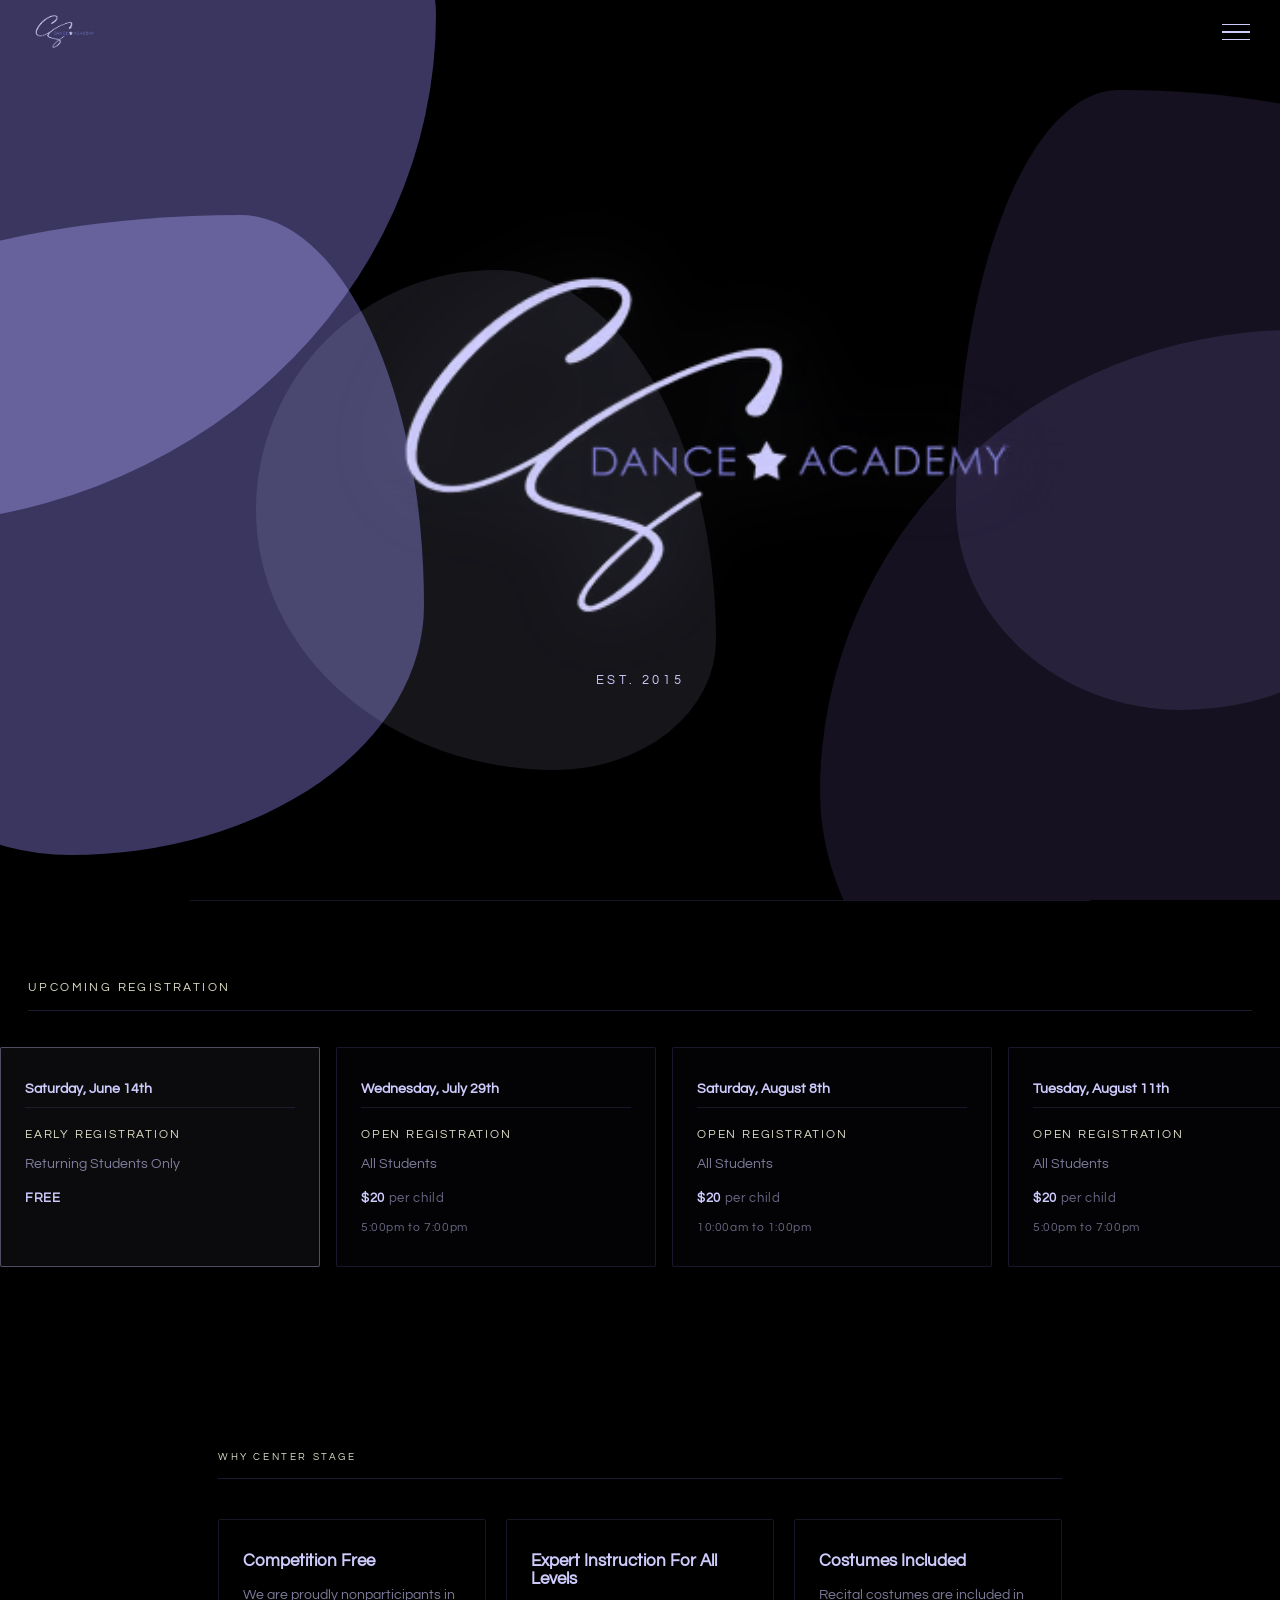
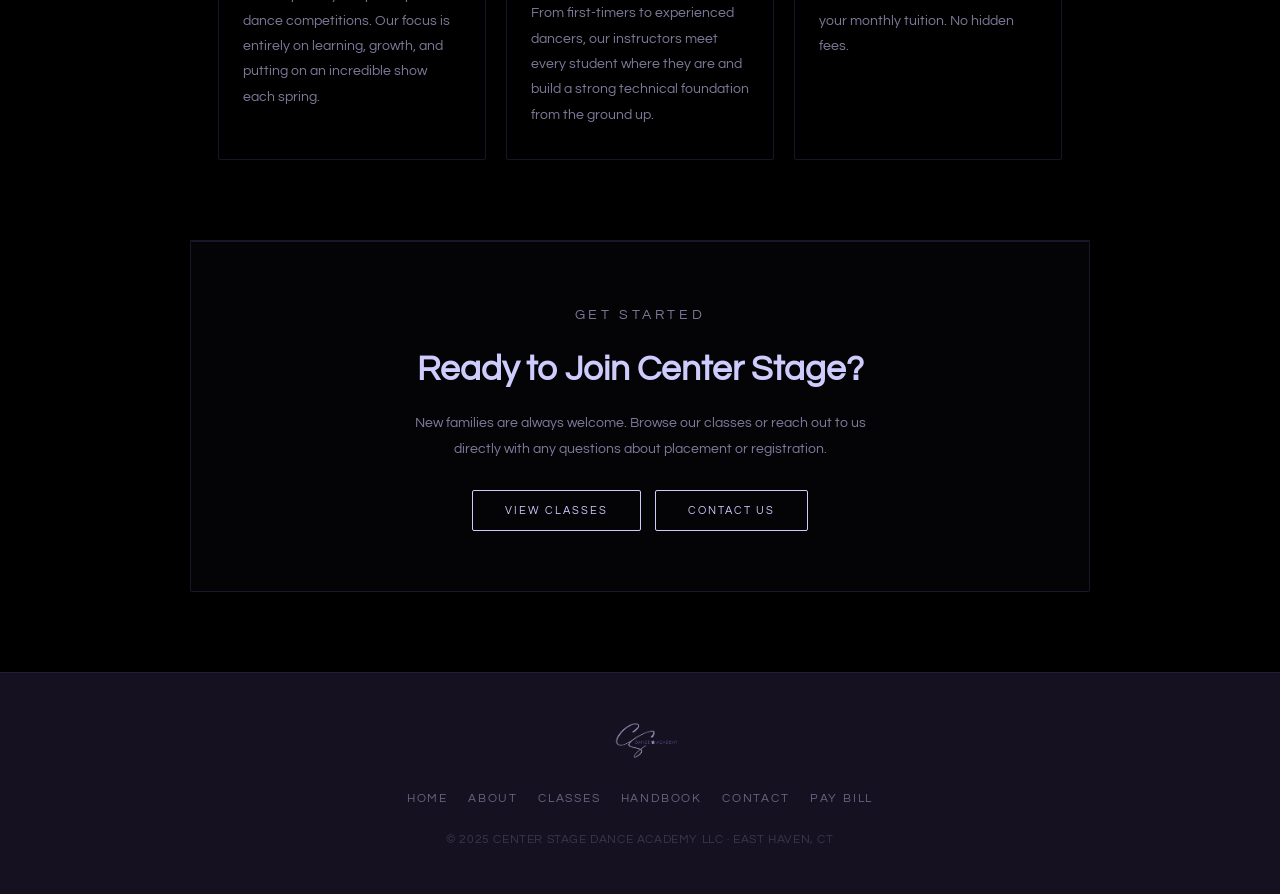
==== commit 77b29c1c: "index update, hamburger update, final stable push 1.0" ====
--- a/index.html
+++ b/index.html
@@ -6,6 +6,7 @@
     <title>Center Stage Dance Academy</title>
     <link rel="stylesheet" href="styles.css" />
     <style>
+
       /* ── HERO ── */
       .hero {
         height: 100svh;
@@ -72,11 +73,11 @@
         display: flex;
         flex-direction: column;
         align-items: center;
-        gap: 24px;
+        gap: 28px;
       }
 
       .hero-logo {
-        width: clamp(280px, 80vw, 560px);
+        width: clamp(480px, 132vw, 960px);
         height: auto;
         opacity: 0;
         animation: fadeUp 1s 0.4s ease forwards;
@@ -85,43 +86,275 @@
 
       .hero-sub {
         font-size: clamp(0.65rem, 2.5vw, 0.8rem);
-        letter-spacing: 0.22em;
+        letter-spacing: 0.28em;
         text-transform: uppercase;
         color: var(--light-purple);
         opacity: 0;
         animation: fadeUp 1s 0.7s ease forwards;
       }
 
-      .hero-cta {
+      /* ── SHARED SECTION WRAPPER ── */
+      .home-section {
+        padding: 80px 28px;
+        max-width: 900px;
+        margin: 0 auto;
+      }
+
+      .home-section-label {
+        font-size: 0.65rem;
+        letter-spacing: 0.25em;
+        text-transform: uppercase;
+        color: var(--contrast);
+        padding-bottom: 16px;
+        border-bottom: 1px solid rgba(58,54,96,0.5);
+        margin-bottom: 40px;
+      }
+
+      .home-rule {
+        width: 100%;
+        height: 1px;
+        background: rgba(58,54,96,0.4);
+        max-width: 900px;
+        margin: 0 auto;
+      }
+
+      /* ── REGISTRATION SCROLL ── */
+      .reg-section {
+        padding: 80px 0;
+      }
+
+      .reg-section-header {
+        padding: 0 28px;
+        margin-bottom: 32px;
+      }
+
+      .reg-scroll-track {
+        display: flex;
+        gap: 16px;
+        overflow-x: auto;
+        padding: 4px 28px 24px;
+        scroll-snap-type: x mandatory;
+        -webkit-overflow-scrolling: touch;
+        scrollbar-width: none;
+      }
+
+      .reg-scroll-track::-webkit-scrollbar {
+        display: none;
+      }
+
+      .reg-card {
+        flex-shrink: 0;
+        width: clamp(260px, 75vw, 320px);
+        scroll-snap-align: start;
+        border: 1px solid rgba(58,54,96,0.4);
+        border-radius: 2px;
+        padding: 32px 24px;
+        display: flex;
+        flex-direction: column;
+        gap: 16px;
+        transition: border-color 0.3s;
+        background: rgba(58,54,96,0.06);
+      }
+
+      .reg-card:hover {
+        border-color: rgba(206,203,253,0.3);
+      }
+
+      .reg-card.featured {
+        border-color: rgba(206,203,253,0.35);
+        background: rgba(206,203,253,0.05);
+      }
+
+      .reg-tag {
+        font-size: 0.6rem;
+        letter-spacing: 0.2em;
+        text-transform: uppercase;
+        color: var(--contrast);
+      }
+
+      .reg-card.featured .reg-tag {
+        color: var(--light-purple);
+      }
+
+      .reg-title {
+        font-size: clamp(1.1rem, 4vw, 1.35rem);
+        font-weight: bold;
+        color: var(--light-purple);
+        line-height: 1.2;
+      }
+
+      .reg-fee {
+        font-size: 0.82rem;
+        color: rgba(206,203,253,0.5);
+        letter-spacing: 0.05em;
+      }
+
+      .reg-fee strong {
+        color: var(--light-purple);
+        font-weight: bold;
+      }
+
+      .reg-dates {
+        display: flex;
+        flex-direction: column;
+        gap: 10px;
+        margin-top: 4px;
+      }
+
+      .reg-date-item {
+        display: flex;
+        flex-direction: column;
+        gap: 2px;
+        padding-top: 10px;
+        border-top: 1px solid rgba(58,54,96,0.3);
+      }
+
+      .reg-date-item:first-child {
+        border-top: none;
+        padding-top: 0;
+      }
+
+      .reg-date {
+        font-size: 0.9rem;
+        color: var(--light-purple);
+        font-weight: bold;
+      }
+
+      .reg-time {
+        font-size: 0.78rem;
+        color: rgba(206,203,253,0.5);
+        letter-spacing: 0.05em;
+      }
+
+      .reg-scroll-hint {
+        padding: 0 28px;
+        margin-top: 8px;
+        font-size: 0.65rem;
+        letter-spacing: 0.15em;
+        text-transform: uppercase;
+        color: rgba(206,203,253,0.25);
+      }
+
+      /* ── WHY CENTER STAGE ── */
+      .why-grid {
+        display: grid;
+        grid-template-columns: 1fr;
+        gap: 20px;
+      }
+
+      @media (min-width: 600px) {
+        .why-grid { grid-template-columns: 1fr 1fr 1fr; }
+      }
+
+      .why-card {
+        padding: 32px 24px;
+        border: 1px solid rgba(58,54,96,0.4);
+        border-radius: 2px;
+        display: flex;
+        flex-direction: column;
+        gap: 12px;
+        transition: border-color 0.3s;
+      }
+
+      .why-card:hover {
+        border-color: rgba(206,203,253,0.25);
+      }
+
+      .why-title {
+        font-size: 1.05rem;
+        font-weight: bold;
+        color: var(--light-purple);
+      }
+
+      .why-body {
+        font-size: 0.88rem;
+        line-height: 1.8;
+        color: rgba(206,203,253,0.6);
+      }
+
+      /* ── CALL TO ACTION ── */
+      .cta-block {
+        padding: 60px 32px;
+        border: 1px solid rgba(58,54,96,0.4);
+        border-radius: 2px;
+        text-align: center;
+        display: flex;
+        flex-direction: column;
+        align-items: center;
+        gap: 20px;
+        background: rgba(58,54,96,0.08);
+        max-width: 900px;
+        margin: 0 auto 80px;
+      }
+
+      .cta-block-label {
+        font-size: 0.65rem;
+        letter-spacing: 0.25em;
+        text-transform: uppercase;
+        color: var(--contrast);
+      }
+
+      .cta-block h2 {
+        font-size: clamp(1.4rem, 5vw, 2.2rem);
+        font-weight: bold;
+        color: var(--light-purple);
+        line-height: 1.2;
+      }
+
+      .cta-block p {
+        font-size: 0.9rem;
+        color: rgba(206,203,253,0.6);
+        line-height: 1.8;
+        max-width: 500px;
+      }
+
+      .cta-buttons {
+        display: flex;
+        flex-wrap: wrap;
+        gap: 14px;
+        justify-content: center;
+        margin-top: 8px;
+      }
+
+      .cta-btn {
         display: inline-block;
-        margin-top: 8px;
-        padding: 14px 36px;
+        padding: 14px 32px;
         border: 1px solid var(--light-purple);
         color: var(--light-purple);
         text-decoration: none;
         font-size: 0.7rem;
-        letter-spacing: 0.2em;
+        letter-spacing: 0.18em;
         text-transform: uppercase;
         transition: background 0.3s, color 0.3s;
-        opacity: 0;
-        animation: fadeUp 1s 0.9s ease forwards;
-      }
-
-      .hero-cta:hover {
+        border-radius: 2px;
+      }
+
+      .cta-btn:hover {
         background: var(--light-purple);
         color: var(--black);
       }
 
-      .placeholder {
-        height: 100vh;
-        display: flex;
-        align-items: center;
-        justify-content: center;
-        color: var(--dark-purple);
-        font-size: 0.8rem;
+      /* ── MENU PORTAL BUTTON ── */
+      .menu-portal-btn {
+        display: inline-block;
+        margin-top: 32px;
+        padding: 14px 36px;
+        background: var(--light-purple);
+        color: var(--black);
+        text-decoration: none;
+        font-size: 0.78rem;
         letter-spacing: 0.15em;
         text-transform: uppercase;
-      }
+        font-weight: bold;
+        border-radius: 2px;
+        transition: background 0.2s;
+        text-align: center;
+      }
+
+      .menu-portal-btn:hover {
+        background: var(--contrast);
+      }
+
     </style>
   </head>
   <body>
@@ -135,7 +368,7 @@
       </button>
     </nav>
 
-    <div class="menu-overlay" id="menuOverlay">
+<div class="menu-overlay" id="menuOverlay">
       <div class="menu-panel menu-panel-1"></div>
       <div class="menu-panel menu-panel-2"></div>
       <div class="menu-panel menu-panel-3"></div>
@@ -145,10 +378,11 @@
         <li><a href="#" onclick="navigateTo('classes.html'); return false;">Classes</a></li>
         <li><a href="#" onclick="navigateTo('handbook.html'); return false;">Handbook</a></li>
         <li><a href="#" onclick="navigateTo('contact.html'); return false;">Contact</a></li>
+        <li><a href="https://app.gostudiopro.com/online/index.php?account_id=21229" target="_blank" onclick="closeMenu()">Portal</a></li>
       </ul>
-      <div class="menu-footer">East Haven, CT &nbsp;·&nbsp; (203) 484-0443</div>
     </div>
 
+    <!-- HERO -->
     <section class="hero">
       <div class="blob blob-1"></div>
       <div class="blob blob-2"></div>
@@ -157,12 +391,110 @@
       <div class="blob blob-5"></div>
       <div class="hero-content">
         <img class="hero-logo" src="logo.png" alt="Center Stage Dance Academy" />
-        <p class="hero-sub">Under Construction</p>
-        <a href="https://app.gostudiopro.com/online/index.php?account_id=21229" target="_blank" class="hero-cta">Parent Portal</a>
+        <p class="hero-sub">Est. 2015</p>
       </div>
     </section>
 
-    <div class="placeholder">More content coming soon</div>
+    <div class="home-rule"></div>
+
+<!-- REGISTRATION -->
+    <div class="reg-section">
+      <div class="reg-section-header">
+        <p class="home-section-label" style="margin-bottom:0;">Upcoming Registration</p>
+      </div>
+      <div class="reg-scroll-track">
+
+        <div class="reg-card featured">
+          <p class="reg-date">Saturday, June 14th</p>
+          <p class="reg-type">Early Registration</p>
+          <p class="reg-who">Returning Students Only</p>
+          <p class="reg-fee"><strong>FREE</strong></p>
+        </div>
+
+        <div class="reg-card">
+          <p class="reg-date">Wednesday, July 29th</p>
+          <p class="reg-type">Open Registration</p>
+          <p class="reg-who">All Students</p>
+          <p class="reg-fee"><strong>$20</strong> per child</p>
+          <p class="reg-time">5:00pm to 7:00pm</p>
+        </div>
+
+        <div class="reg-card">
+          <p class="reg-date">Saturday, August 8th</p>
+          <p class="reg-type">Open Registration</p>
+          <p class="reg-who">All Students</p>
+          <p class="reg-fee"><strong>$20</strong> per child</p>
+          <p class="reg-time">10:00am to 1:00pm</p>
+        </div>
+
+        <div class="reg-card">
+          <p class="reg-date">Tuesday, August 11th</p>
+          <p class="reg-type">Open Registration</p>
+          <p class="reg-who">All Students</p>
+          <p class="reg-fee"><strong>$20</strong> per child</p>
+          <p class="reg-time">5:00pm to 7:00pm</p>
+        </div>
+
+        <div class="reg-card">
+          <p class="reg-date">Monday, August 24th</p>
+          <p class="reg-type">Open Registration</p>
+          <p class="reg-who">All Students</p>
+          <p class="reg-fee"><strong>$20</strong> per child</p>
+          <p class="reg-time">5:00pm to 7:00pm</p>
+        </div>
+      </div>
+    </div>
+
+    <!-- WHY CENTER STAGE -->
+    <div class="home-section">
+      <p class="home-section-label">Why Center Stage</p>
+      <div class="why-grid">
+
+        <div class="why-card">
+          <p class="why-title">Competition Free</p>
+          <p class="why-body">We are proudly nonparticipants in dance competitions. Our focus is entirely on learning, growth, and putting on an incredible show each spring.</p>
+        </div>
+
+        <div class="why-card">
+          <p class="why-title">Expert Instruction For All Levels</p>
+          <p class="why-body">From first-timers to experienced dancers, our instructors meet every student where they are and build a strong technical foundation from the ground up.</p>
+        </div>
+
+        <div class="why-card">
+          <p class="why-title">Costumes Included</p>
+          <p class="why-body">Recital costumes are included in your monthly tuition. No hidden fees.</p>
+        </div>
+
+      </div>
+    </div>
+
+    <div class="home-rule"></div>
+
+    <!-- CALL TO ACTION -->
+    <div class="cta-block">
+      <p class="cta-block-label">Get Started</p>
+      <h2>Ready to Join Center Stage?</h2>
+      <p>New families are always welcome. Browse our classes or reach out to us directly with any questions about placement or registration.</p>
+      <div class="cta-buttons">
+        <a href="#" onclick="navigateTo('classes.html'); return false;" class="cta-btn">View Classes</a>
+        <a href="#" onclick="navigateTo('contact.html'); return false;" class="cta-btn">Contact Us</a>
+      </div>
+    </div>
+
+    <footer>
+      <div class="footer-logo">
+        <img src="logo.png" alt="Center Stage Dance Academy" />
+      </div>
+      <div class="footer-links">
+        <a href="#" onclick="navigateTo('index.html'); return false;">Home</a>
+        <a href="#" onclick="navigateTo('about.html'); return false;">About</a>
+        <a href="#" onclick="navigateTo('classes.html'); return false;">Classes</a>
+        <a href="#" onclick="navigateTo('handbook.html'); return false;">Handbook</a>
+        <a href="#" onclick="navigateTo('contact.html'); return false;">Contact</a>
+        <a href="https://app.gostudiopro.com/online/index.php?account_id=21229" target="_blank">Pay Bill</a>
+      </div>
+      <p class="footer-copy">© 2025 Center Stage Dance Academy LLC · East Haven, CT</p>
+    </footer>
 
     <script src="nav.js"></script>
   </body>
--- a/styles.css
+++ b/styles.css
@@ -5,6 +5,7 @@
   font-style: normal;
   font-display: swap;
 }
+
 :root {
   --black: #000000;
   --extra-dark-purple: #151120;
@@ -13,19 +14,19 @@
   --contrast: #E0DFC8;
 }
 
-html {
-  font-family: 'Questrial', sans-serif;
-}
-
-h1, h2, h3, h4, h5, h6, p, a, span, li, blockquote, button {
-  font-family: 'Questrial', sans-serif;
-}
-
 * {
   margin: 0;
   padding: 0;
   box-sizing: border-box;
   font-family: 'Questrial', sans-serif;
+  font-weight: normal;
+  font-style: normal;
+}
+
+html, body {
+  font-family: 'Questrial', sans-serif;
+  font-weight: normal;
+  font-style: normal;
 }
 
 body {
@@ -33,6 +34,77 @@
   color: var(--light-purple);
   overflow-x: hidden;
   -webkit-font-smoothing: antialiased;
+}
+
+h1, h2, h3, h4, h5, h6,
+p, a, span, li, blockquote,
+button, input, textarea, select, label {
+  font-family: 'Questrial', sans-serif;
+  font-weight: normal;
+  font-style: normal;
+}
+
+/* Bold only when explicitly set */
+.bold, strong, b,
+.page-title,
+.bio-name,
+.bio-title-bold,
+.staff-name,
+.value-title,
+.why-title,
+.reg-date,
+.class-name,
+.specialty-name,
+.cta-block h2,
+.register-cta h2,
+.announcement-title,
+.story-pull,
+.section-label,
+.classes-section-label,
+.classes-intro-label,
+.home-section-label,
+.accordion-title,
+.class-trigger .class-name {
+  font-family: 'Questrial', sans-serif;
+  font-weight: bold;
+  font-style: normal;
+}
+
+/* ── CONTRAST COLOR LABELS ── */
+/* These are the small uppercase labels in var(--contrast) */
+.page-eyebrow,
+.section-label,
+.section-eyebrow,
+.classes-section-label,
+.classes-intro-label,
+.home-section-label,
+.reg-section-header .home-section-label,
+.reg-type,
+.reg-scroll-hint,
+.sub-title,
+.bio-title,
+.staff-role,
+.class-detail-cell.header-cell,
+.specialty-req,
+.register-cta-label,
+.cta-block-label,
+.discount-label,
+.map-label,
+.info-section-label,
+.form-section-label,
+.accordion-number,
+.class-detail-label,
+.info-item-label,
+.mission-label,
+.footer-links a,
+.footer-copy {
+  font-family: 'Questrial', sans-serif;
+  font-weight: normal;
+  font-style: normal;
+  font-size: 0.75rem;
+  letter-spacing: 0.2em;
+  text-transform: uppercase;
+  color: var(--contrast);
 }
 
 /* ── NAVBAR ── */
@@ -145,7 +217,10 @@
 
 .menu-links a {
   display: block;
+  font-family: 'Questrial', sans-serif;
   font-size: clamp(2.4rem, 10vw, 5rem);
+  font-weight: normal;
+  font-style: normal;
   color: var(--black);
   text-decoration: none;
   letter-spacing: -0.01em;
@@ -162,22 +237,7 @@
 .menu-links li:nth-child(3) a { transition-delay: 0.42s; }
 .menu-links li:nth-child(4) a { transition-delay: 0.49s; }
 .menu-links li:nth-child(5) a { transition-delay: 0.56s; }
-
-.menu-footer {
-  margin-top: auto;
-  font-size: 0.75rem;
-  letter-spacing: 0.15em;
-  text-transform: uppercase;
-  color: var(--extra-dark-purple);
-  opacity: 0;
-  transform: translateY(10px);
-  transition: all 0.4s 0.6s;
-}
-
-.menu-overlay.open .menu-footer {
-  opacity: 1;
-  transform: translateY(0);
-}
+.menu-links li:nth-child(6) a { transition-delay: 0.63s; }
 
 /* ── FOOTER ── */
 footer {
@@ -203,18 +263,19 @@
 }
 
 .footer-links a {
-  font-size: 0.7rem;
+  font-size: 0.75rem;
   letter-spacing: 0.15em;
   text-transform: uppercase;
   color: rgba(206,203,253,0.45);
   text-decoration: none;
   transition: color 0.2s;
+  font-weight: normal;
 }
 
 .footer-links a:hover { color: var(--light-purple); }
 
 .footer-copy {
-  font-size: 0.68rem;
+  font-size: 0.75rem;
   color: rgba(206,203,253,0.2);
   letter-spacing: 0.05em;
 }
@@ -245,13 +306,14 @@
 }
 
 .page-eyebrow {
-  font-size: 0.68rem;
+  font-size: 0.75rem;
   letter-spacing: 0.25em;
   text-transform: uppercase;
   color: var(--contrast);
   margin-bottom: 16px;
   opacity: 0;
   animation: fadeUp 0.8s 0.2s ease forwards;
+  font-weight: normal;
 }
 
 .page-title {
@@ -271,13 +333,14 @@
 }
 
 .section-label {
-  font-size: 0.65rem;
+  font-size: 0.75rem;
   letter-spacing: 0.25em;
   text-transform: uppercase;
   color: var(--contrast);
   margin-bottom: 40px;
   padding-bottom: 16px;
   border-bottom: 1px solid rgba(58,54,96,0.5);
+  font-weight: normal;
 }
 
 .rule {
@@ -292,4 +355,104 @@
 @keyframes fadeUp {
   from { opacity: 0; transform: translateY(20px); }
   to   { opacity: 1; transform: translateY(0); }
+}
+
+/* ── REGISTRATION SCROLL ── */
+.reg-section {
+  padding: 80px 0;
+}
+
+.reg-section-header {
+  padding: 0 28px;
+  margin-bottom: 32px;
+}
+
+.reg-scroll-track {
+  display: flex;
+  gap: 16px;
+  overflow-x: auto;
+  padding: 4px 28px 24px;
+  scroll-snap-type: x mandatory;
+  -webkit-overflow-scrolling: touch;
+  scrollbar-width: none;
+}
+
+.reg-scroll-track::-webkit-scrollbar {
+  display: none;
+}
+
+.reg-card {
+  flex-shrink: 0;
+  width: clamp(200px, 60vw, 240px);
+  scroll-snap-align: start;
+  border: 1px solid rgba(58,54,96,0.4);
+  border-radius: 2px;
+  padding: 28px 20px;
+  display: flex;
+  flex-direction: column;
+  gap: 8px;
+  background: rgba(58,54,96,0.06);
+  transition: border-color 0.3s;
+}
+
+.reg-card:hover {
+  border-color: rgba(206,203,253,0.3);
+}
+
+.reg-card.featured {
+  border-color: rgba(206,203,253,0.35);
+  background: rgba(206,203,253,0.05);
+}
+
+.reg-date {
+  font-size: 1rem;
+  font-weight: bold;
+  color: var(--light-purple);
+  line-height: 1.2;
+  padding-bottom: 10px;
+  border-bottom: 1px solid rgba(58,54,96,0.4);
+  margin-bottom: 4px;
+}
+
+.reg-type {
+  font-size: 0.75rem;
+  letter-spacing: 0.15em;
+  text-transform: uppercase;
+  color: var(--contrast);
+  font-weight: normal;
+}
+
+.reg-who {
+  font-size: 0.85rem;
+  color: rgba(206,203,253,0.6);
+  font-weight: normal;
+}
+
+.reg-fee {
+  font-size: 0.88rem;
+  color: rgba(206,203,253,0.55);
+  margin-top: 4px;
+  font-weight: normal;
+}
+
+.reg-fee strong {
+  color: var(--light-purple);
+  font-weight: bold;
+}
+
+.reg-time {
+  font-size: 0.78rem;
+  color: rgba(206,203,253,0.4);
+  letter-spacing: 0.04em;
+  font-weight: normal;
+}
+
+.reg-scroll-hint {
+  padding: 0 28px;
+  margin-top: 4px;
+  font-size: 0.75rem;
+  letter-spacing: 0.15em;
+  text-transform: uppercase;
+  color: rgba(206,203,253,0.2);
+  font-weight: normal;
 }
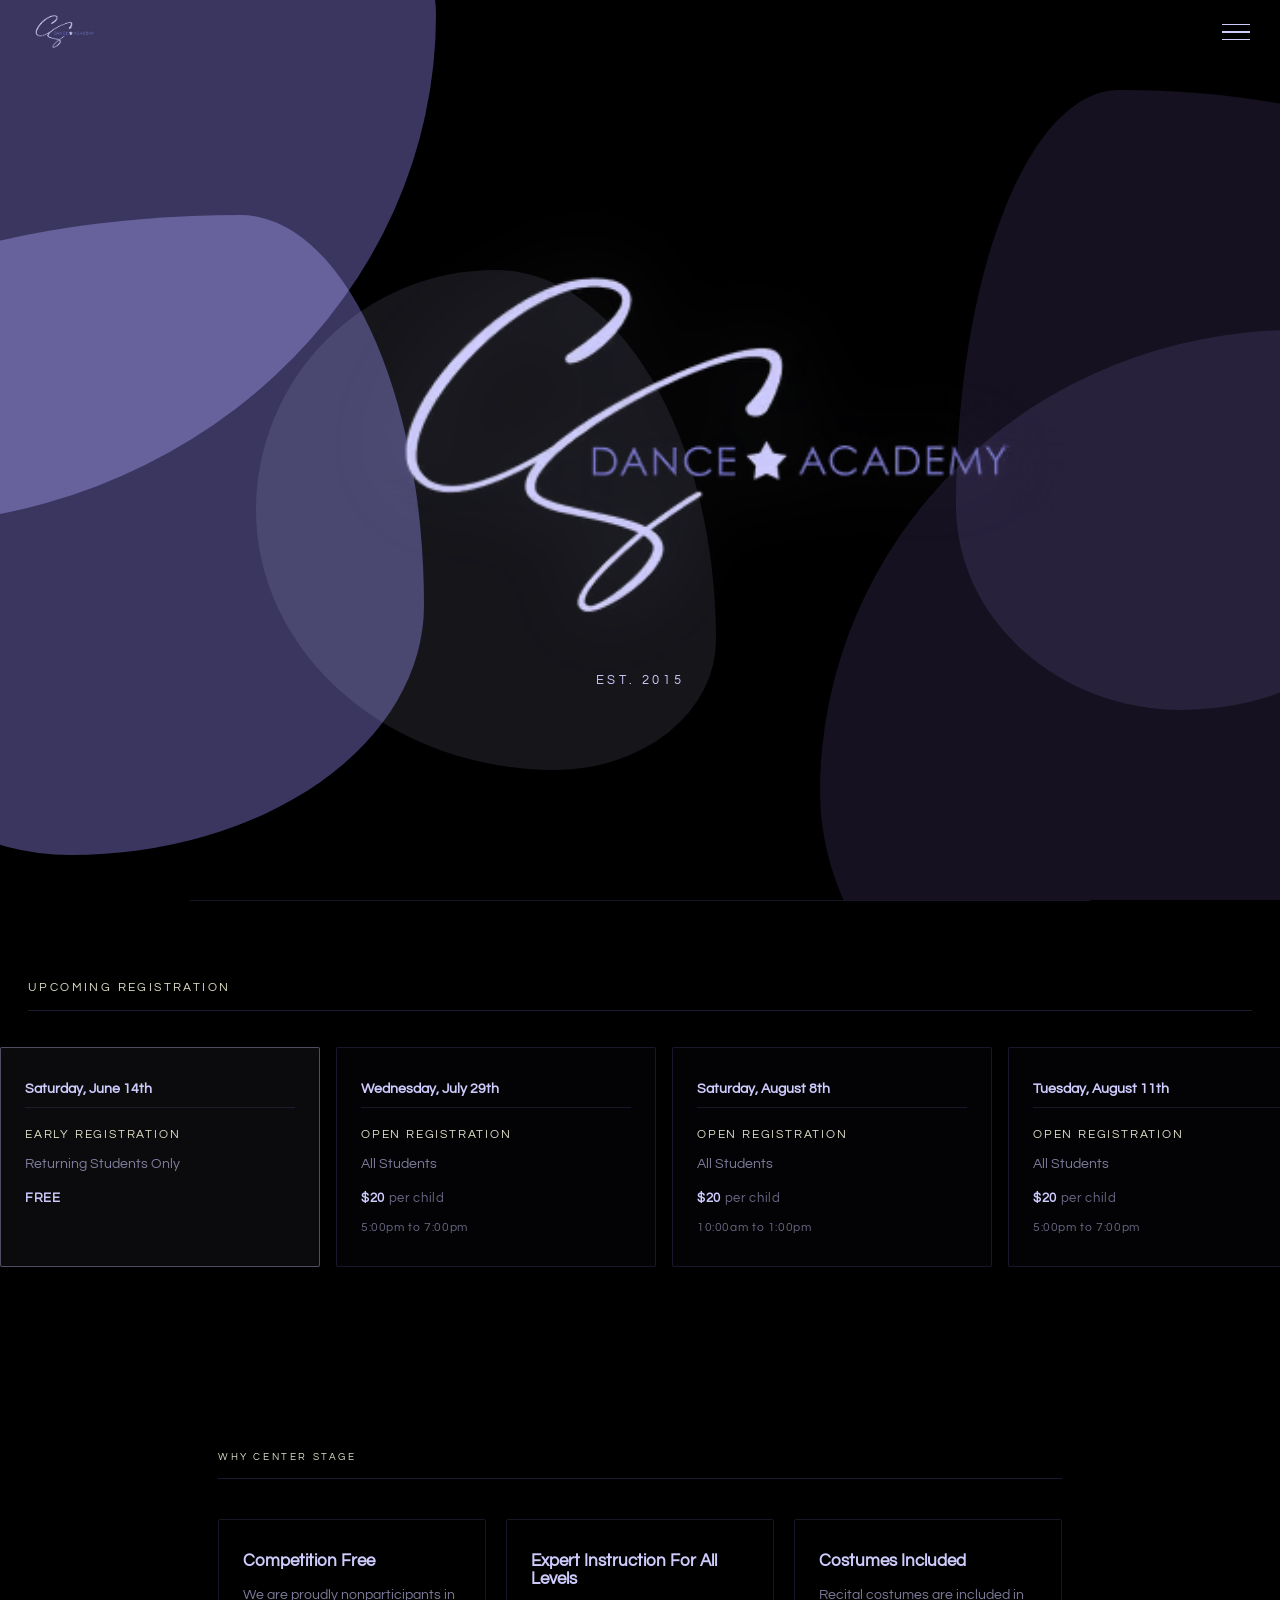
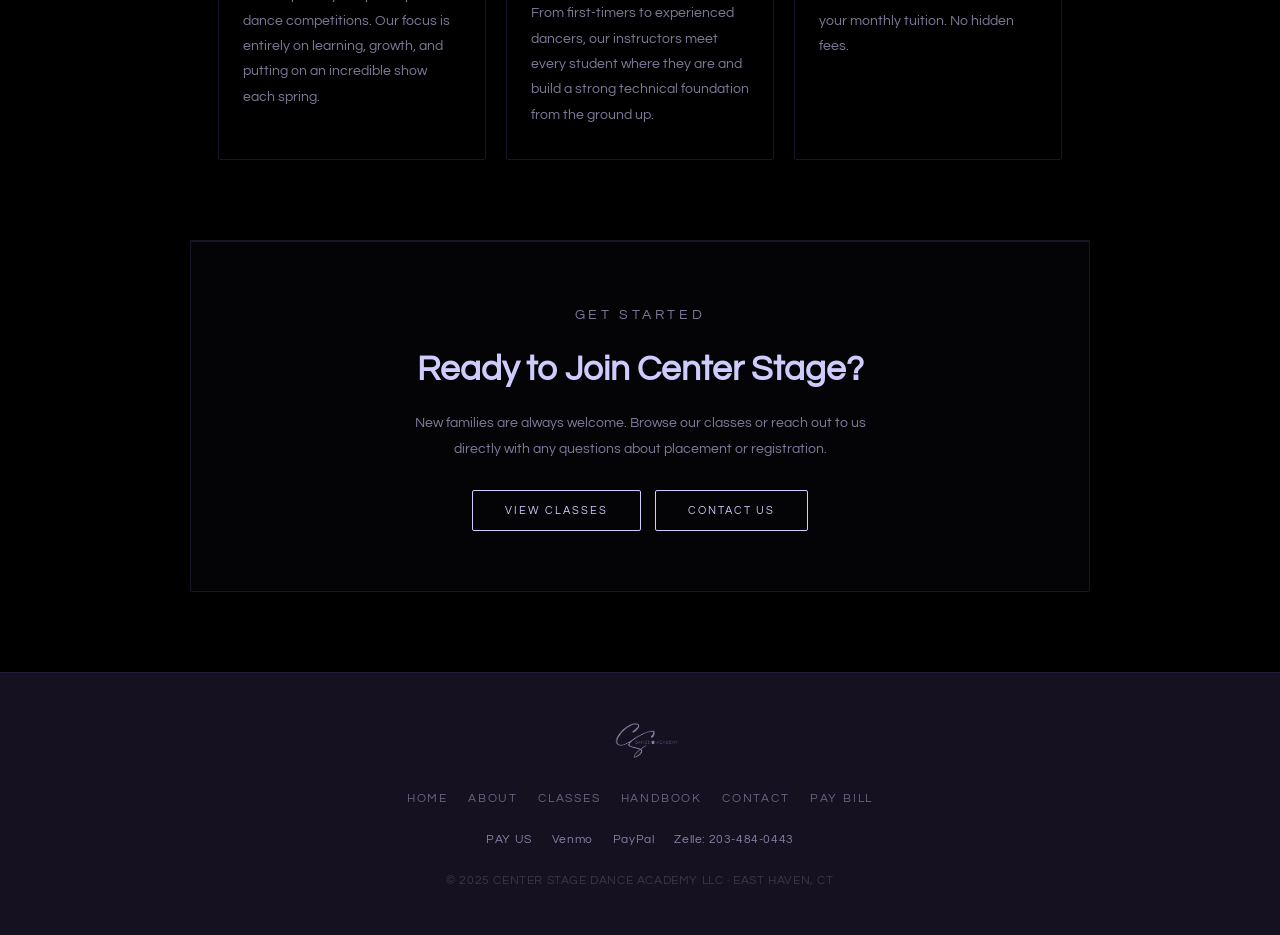
==== commit 3420940b: "Add Venmo, PayPal, and Zelle links to site footer Co-Authored-By: Claude Sonnet 5 <noreply@anthropic" ====
--- a/index.html
+++ b/index.html
@@ -493,6 +493,12 @@
         <a href="#" onclick="navigateTo('contact.html'); return false;">Contact</a>
         <a href="https://app.gostudiopro.com/online/index.php?account_id=21229" target="_blank">Pay Bill</a>
       </div>
+      <div class="footer-payments">
+        <span class="footer-payments-label">Pay Us</span>
+        <a href="https://venmo.com/u/centerstagedancellc" target="_blank">Venmo</a>
+        <a href="https://www.paypal.com/paypalme/centerstagellc" target="_blank">PayPal</a>
+        <span>Zelle: <a href="tel:+12034840443">203-484-0443</a></span>
+      </div>
       <p class="footer-copy">© 2025 Center Stage Dance Academy LLC · East Haven, CT</p>
     </footer>
 
--- a/styles.css
+++ b/styles.css
@@ -274,6 +274,34 @@
 
 .footer-links a:hover { color: var(--light-purple); }
 
+.footer-payments {
+  display: flex;
+  flex-wrap: wrap;
+  align-items: center;
+  gap: 20px;
+  justify-content: center;
+  margin-bottom: 28px;
+}
+
+.footer-payments-label {
+  font-size: 0.75rem;
+  letter-spacing: 0.15em;
+  text-transform: uppercase;
+  color: rgba(206,203,253,0.35);
+}
+
+.footer-payments a,
+.footer-payments span {
+  font-size: 0.75rem;
+  letter-spacing: 0.05em;
+  color: rgba(206,203,253,0.6);
+  text-decoration: none;
+  transition: color 0.2s;
+  font-weight: normal;
+}
+
+.footer-payments a:hover { color: var(--light-purple); }
+
 .footer-copy {
   font-size: 0.75rem;
   color: rgba(206,203,253,0.2);
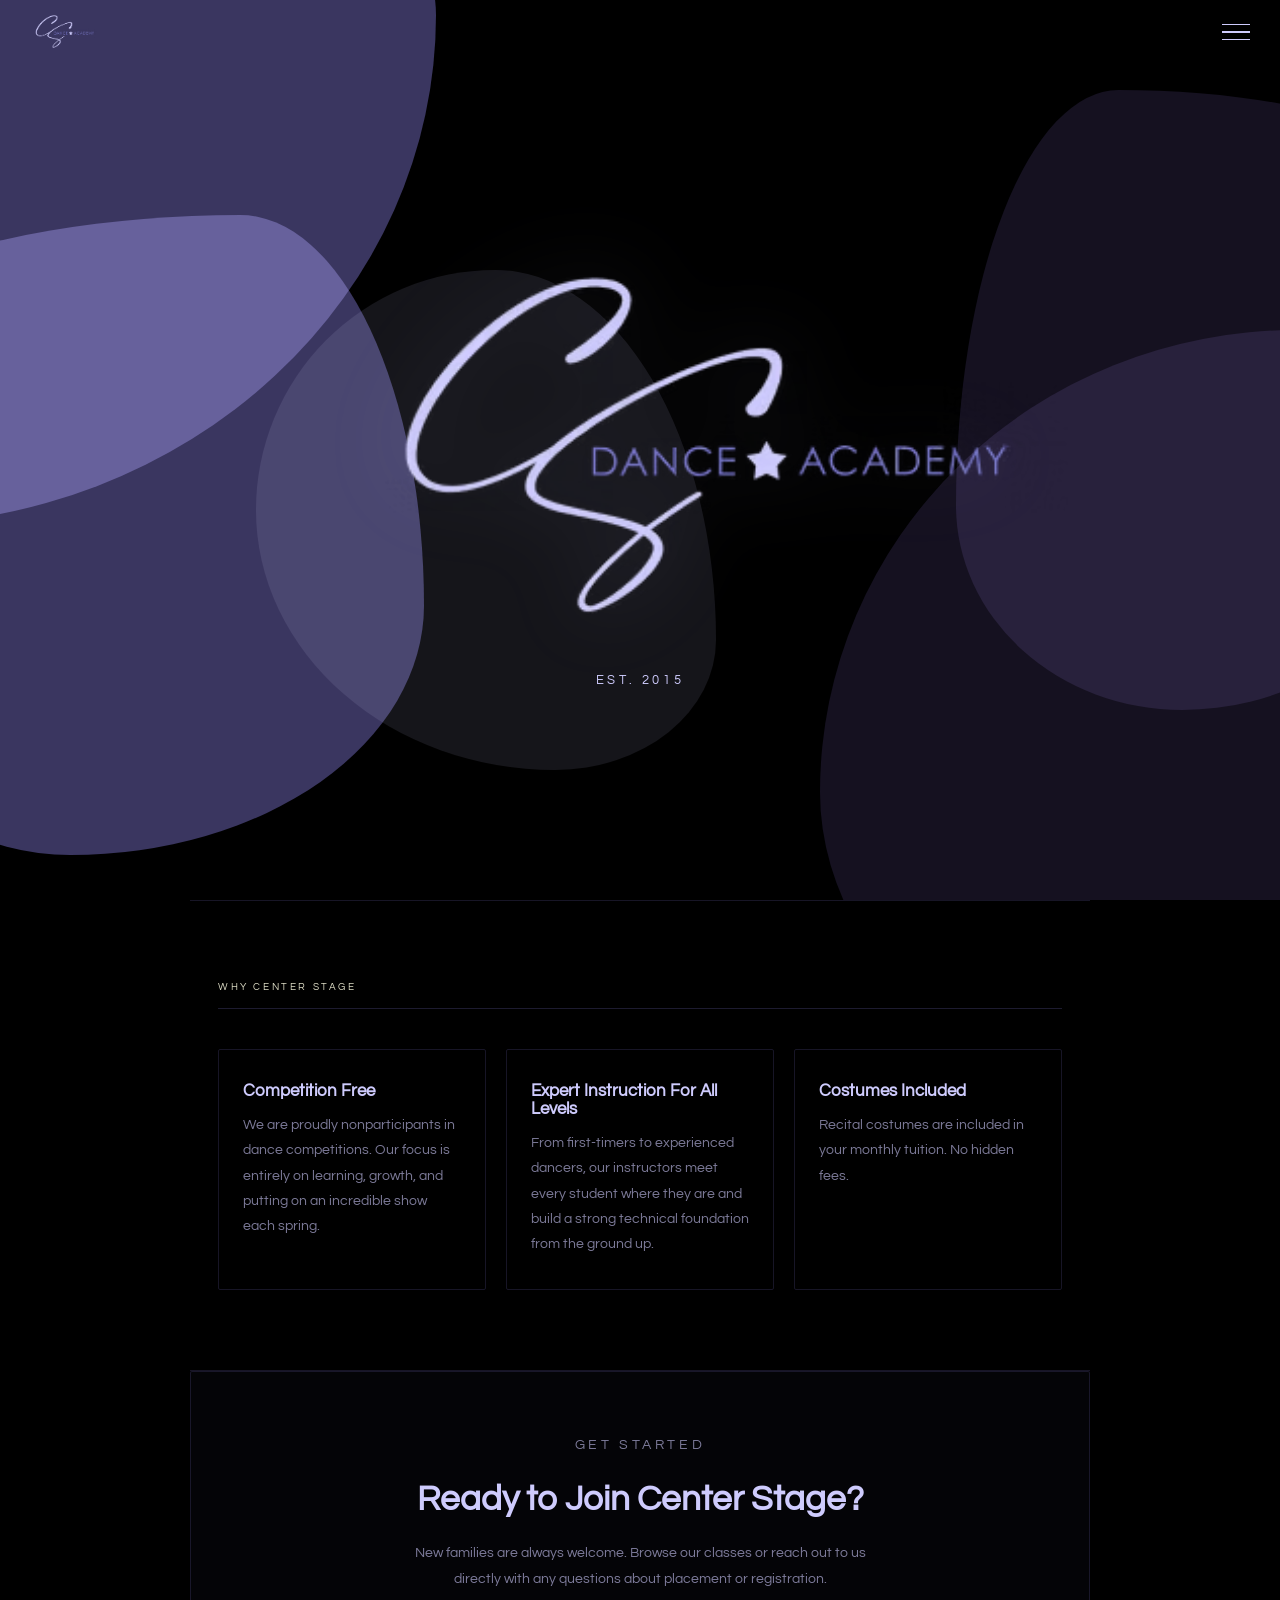
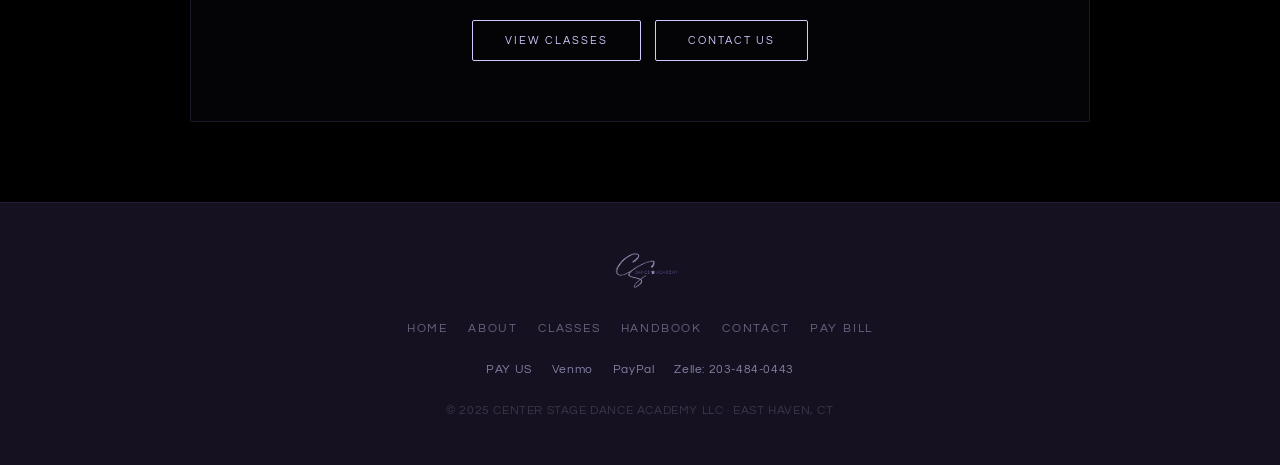
==== commit 5c317332: "Remove home registration strip; drop Register Now button and update to 2026/2027 season on classes p" ====
--- a/index.html
+++ b/index.html
@@ -397,54 +397,6 @@
 
     <div class="home-rule"></div>
 
-<!-- REGISTRATION -->
-    <div class="reg-section">
-      <div class="reg-section-header">
-        <p class="home-section-label" style="margin-bottom:0;">Upcoming Registration</p>
-      </div>
-      <div class="reg-scroll-track">
-
-        <div class="reg-card featured">
-          <p class="reg-date">Saturday, June 14th</p>
-          <p class="reg-type">Early Registration</p>
-          <p class="reg-who">Returning Students Only</p>
-          <p class="reg-fee"><strong>FREE</strong></p>
-        </div>
-
-        <div class="reg-card">
-          <p class="reg-date">Wednesday, July 29th</p>
-          <p class="reg-type">Open Registration</p>
-          <p class="reg-who">All Students</p>
-          <p class="reg-fee"><strong>$20</strong> per child</p>
-          <p class="reg-time">5:00pm to 7:00pm</p>
-        </div>
-
-        <div class="reg-card">
-          <p class="reg-date">Saturday, August 8th</p>
-          <p class="reg-type">Open Registration</p>
-          <p class="reg-who">All Students</p>
-          <p class="reg-fee"><strong>$20</strong> per child</p>
-          <p class="reg-time">10:00am to 1:00pm</p>
-        </div>
-
-        <div class="reg-card">
-          <p class="reg-date">Tuesday, August 11th</p>
-          <p class="reg-type">Open Registration</p>
-          <p class="reg-who">All Students</p>
-          <p class="reg-fee"><strong>$20</strong> per child</p>
-          <p class="reg-time">5:00pm to 7:00pm</p>
-        </div>
-
-        <div class="reg-card">
-          <p class="reg-date">Monday, August 24th</p>
-          <p class="reg-type">Open Registration</p>
-          <p class="reg-who">All Students</p>
-          <p class="reg-fee"><strong>$20</strong> per child</p>
-          <p class="reg-time">5:00pm to 7:00pm</p>
-        </div>
-      </div>
-    </div>
-
     <!-- WHY CENTER STAGE -->
     <div class="home-section">
       <p class="home-section-label">Why Center Stage</p>
